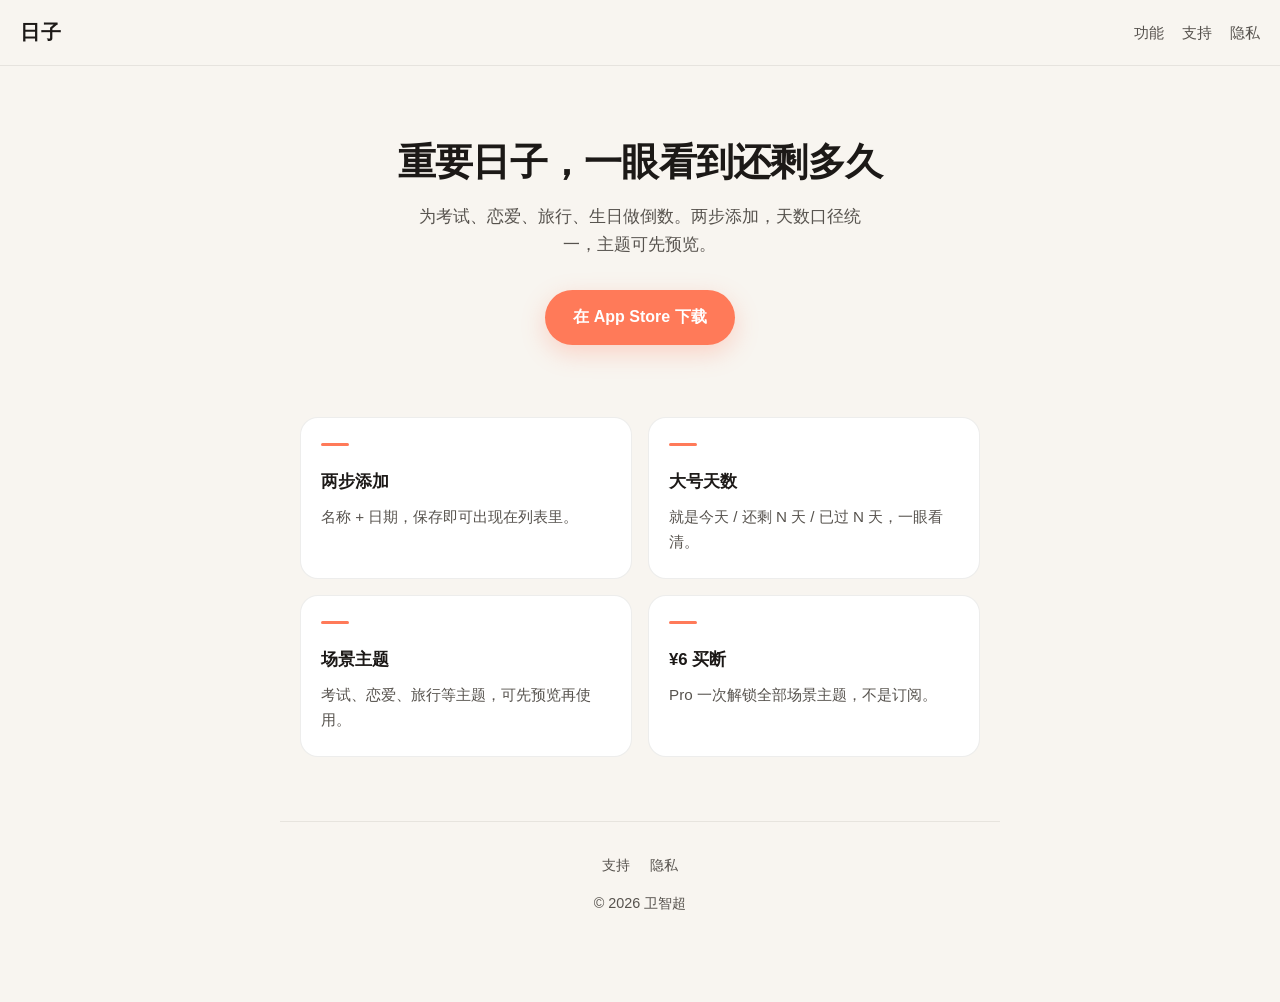
==== index.html @ 4df11bde "Initial GitHub Pages site for 日子 / Rizi Marketing, support FAQ, and privacy policy with cream/coral " ====
<!DOCTYPE html>
<html lang="zh-Hans">
<head>
<meta charset="utf-8"/>
<meta name="viewport" content="width=device-width, initial-scale=1"/>
<meta name="description" content="日子 — 重要日子，一眼看到还剩多久。两步添加，大号天数，场景主题，Pro ¥6 买断。"/>
<title>日子 — 重要日子，一眼看到还剩多久</title>
<link rel="stylesheet" href="styles.css"/>
</head>
<body>
<header class="topbar">
  <a class="wordmark" href="index.html">日子</a>
  <nav class="nav-links" aria-label="页面导航">
    <a href="#features">功能</a>
    <a href="support.html">支持</a>
    <a href="privacy.html">隐私</a>
  </nav>
</header>

<main>
  <section class="hero">
    <h1>重要日子，一眼看到还剩多久</h1>
    <p class="subtitle">为考试、恋爱、旅行、生日做倒数。两步添加，天数口径统一，主题可先预览。</p>
    <a class="btn" href="#" aria-label="在 App Store 下载（即将上线）">在 App Store 下载</a>
  </section>

  <section class="features" id="features">
    <article class="card">
      <span class="accent" aria-hidden="true"></span>
      <h3>两步添加</h3>
      <p>名称 + 日期，保存即可出现在列表里。</p>
    </article>
    <article class="card">
      <span class="accent" aria-hidden="true"></span>
      <h3>大号天数</h3>
      <p>就是今天 / 还剩 N 天 / 已过 N 天，一眼看清。</p>
    </article>
    <article class="card">
      <span class="accent" aria-hidden="true"></span>
      <h3>场景主题</h3>
      <p>考试、恋爱、旅行等主题，可先预览再使用。</p>
    </article>
    <article class="card">
      <span class="accent" aria-hidden="true"></span>
      <h3>¥6 买断</h3>
      <p>Pro 一次解锁全部场景主题，不是订阅。</p>
    </article>
  </section>
</main>

<footer class="site-footer">
  <nav>
    <a href="support.html">支持</a>
    <a href="privacy.html">隐私</a>
  </nav>
  <p>© 2026 卫智超</p>
</footer>
</body>
</html>
---- styles.css ----
:root {
  --cream: #F8F5F0;
  --ink: #1C1917;
  --ink-soft: #57534E;
  --coral: #FF7A59;
  --coral-dark: #E85F3F;
  --card: #FFFFFF;
  --line: rgba(28, 25, 23, 0.08);
  --radius: 18px;
  --max: 720px;
}

* { box-sizing: border-box; }
html { scroll-behavior: smooth; }
body {
  margin: 0;
  font-family: -apple-system, BlinkMacSystemFont, "Segoe UI", "PingFang SC",
    "Hiragino Sans GB", "Microsoft YaHei", Roboto, Helvetica, Arial, sans-serif;
  background: var(--cream);
  color: var(--ink);
  line-height: 1.65;
  -webkit-font-smoothing: antialiased;
}

a { color: var(--coral-dark); text-decoration: none; }
a:hover { text-decoration: underline; }

/* Top bar */
.topbar {
  position: sticky;
  top: 0;
  z-index: 10;
  display: flex;
  align-items: center;
  justify-content: space-between;
  gap: 16px;
  padding: 16px 20px;
  background: rgba(248, 245, 240, 0.92);
  backdrop-filter: blur(10px);
  border-bottom: 1px solid var(--line);
}
.wordmark {
  font-size: 1.25rem;
  font-weight: 700;
  letter-spacing: 0.04em;
  color: var(--ink);
  text-decoration: none;
}
.wordmark:hover { text-decoration: none; color: var(--coral); }
.nav-links {
  display: flex;
  gap: 18px;
  font-size: 0.95rem;
}
.nav-links a {
  color: var(--ink-soft);
  text-decoration: none;
}
.nav-links a:hover { color: var(--coral); }

/* Hero */
.hero {
  max-width: var(--max);
  margin: 0 auto;
  padding: 72px 24px 48px;
  text-align: center;
}
.hero h1 {
  margin: 0 0 16px;
  font-size: clamp(1.75rem, 5.5vw, 2.35rem);
  font-weight: 700;
  line-height: 1.3;
  letter-spacing: -0.02em;
}
.hero .subtitle {
  margin: 0 auto 32px;
  max-width: 28em;
  font-size: 1.05rem;
  color: var(--ink-soft);
}
.btn {
  display: inline-block;
  background: var(--coral);
  color: #fff;
  padding: 14px 28px;
  border-radius: 999px;
  font-weight: 600;
  font-size: 1rem;
  text-decoration: none;
  box-shadow: 0 8px 24px rgba(255, 122, 89, 0.28);
  transition: background 0.15s ease, transform 0.15s ease;
}
.btn:hover {
  background: var(--coral-dark);
  text-decoration: none;
  transform: translateY(-1px);
}

/* Features 2×2 */
.features {
  max-width: var(--max);
  margin: 0 auto;
  padding: 24px 20px 64px;
  display: grid;
  grid-template-columns: 1fr 1fr;
  gap: 16px;
}
@media (max-width: 520px) {
  .features { grid-template-columns: 1fr; }
}
.card {
  background: var(--card);
  border: 1px solid var(--line);
  border-radius: var(--radius);
  padding: 24px 20px;
}
.card h3 {
  margin: 0 0 8px;
  font-size: 1.05rem;
  font-weight: 650;
}
.card p {
  margin: 0;
  color: var(--ink-soft);
  font-size: 0.95rem;
}
.card .accent {
  display: inline-block;
  width: 28px;
  height: 3px;
  background: var(--coral);
  border-radius: 2px;
  margin-bottom: 14px;
}

/* Footer */
.site-footer {
  max-width: var(--max);
  margin: 0 auto;
  padding: 32px 20px 72px;
  text-align: center;
  color: var(--ink-soft);
  font-size: 0.9rem;
  border-top: 1px solid var(--line);
}
.site-footer nav {
  display: flex;
  justify-content: center;
  gap: 20px;
  margin-bottom: 12px;
}
.site-footer a { color: var(--ink-soft); }
.site-footer a:hover { color: var(--coral); }

/* Doc pages */
.doc {
  max-width: var(--max);
  margin: 0 auto;
  padding: 40px 20px 80px;
}
.doc > h1 {
  font-size: 1.7rem;
  margin: 8px 0 8px;
  letter-spacing: -0.02em;
}
.doc .lead {
  color: var(--ink-soft);
  margin: 0 0 28px;
}
.doc .meta {
  color: var(--ink-soft);
  font-size: 0.9rem;
}
.doc h2 {
  font-size: 1.1rem;
  margin-top: 1.8em;
  margin-bottom: 0.5em;
}
.doc ul {
  padding-left: 1.2em;
  color: var(--ink-soft);
}
.doc li { margin: 0.35em 0; }

/* Accordion FAQ */
.faq {
  display: flex;
  flex-direction: column;
  gap: 10px;
  margin: 24px 0 40px;
}
.faq details {
  background: var(--card);
  border: 1px solid var(--line);
  border-radius: 14px;
  padding: 4px 16px 4px;
}
.faq summary {
  cursor: pointer;
  list-style: none;
  padding: 14px 4px;
  font-weight: 600;
  font-size: 1rem;
}
.faq summary::-webkit-details-marker { display: none; }
.faq summary::after {
  content: "+";
  float: right;
  color: var(--coral);
  font-weight: 500;
  font-size: 1.2rem;
  line-height: 1;
}
.faq details[open] summary::after { content: "−"; }
.faq details p {
  margin: 0 0 16px;
  color: var(--ink-soft);
  font-size: 0.95rem;
}

.contact-box {
  background: var(--card);
  border: 1px solid var(--line);
  border-radius: var(--radius);
  padding: 20px;
  margin-top: 8px;
}
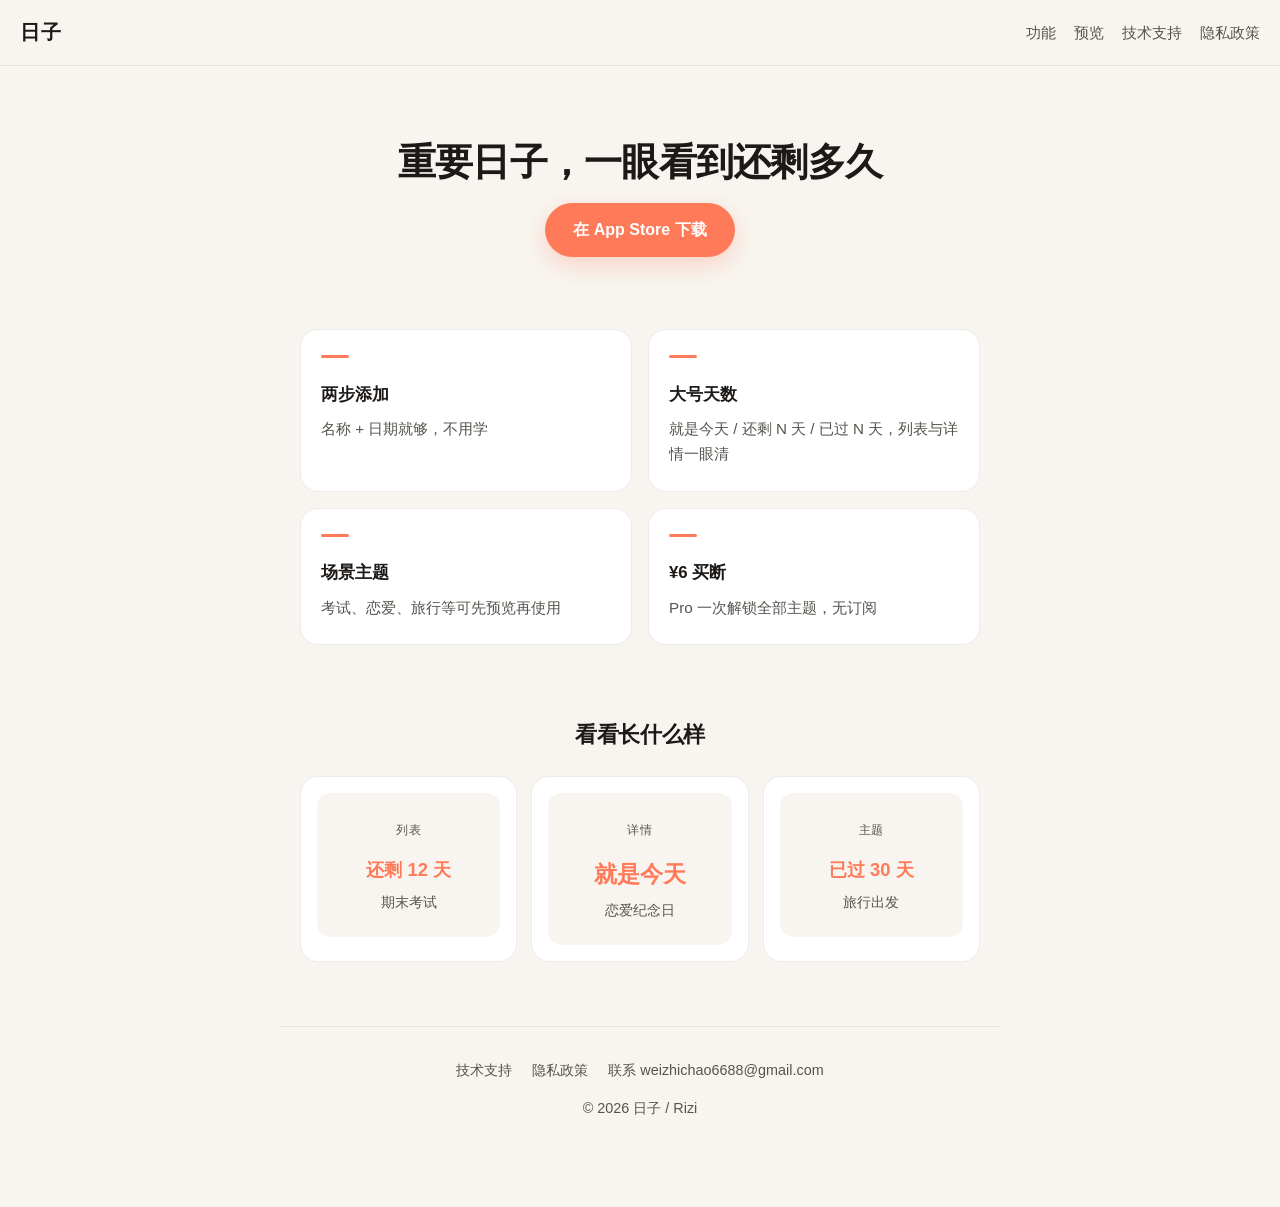
==== commit 9642a07a: "Sync Chinese copy with official 三站 source Match marketing, support FAQ (8 Qs), and privacy text exac" ====
--- a/index.html
+++ b/index.html
@@ -12,15 +12,15 @@
   <a class="wordmark" href="index.html">日子</a>
   <nav class="nav-links" aria-label="页面导航">
     <a href="#features">功能</a>
-    <a href="support.html">支持</a>
-    <a href="privacy.html">隐私</a>
+    <a href="#preview">预览</a>
+    <a href="support.html">技术支持</a>
+    <a href="privacy.html">隐私政策</a>
   </nav>
 </header>
 
 <main>
   <section class="hero">
     <h1>重要日子，一眼看到还剩多久</h1>
-    <p class="subtitle">为考试、恋爱、旅行、生日做倒数。两步添加，天数口径统一，主题可先预览。</p>
     <a class="btn" href="#" aria-label="在 App Store 下载（即将上线）">在 App Store 下载</a>
   </section>
 
@@ -28,32 +28,60 @@
     <article class="card">
       <span class="accent" aria-hidden="true"></span>
       <h3>两步添加</h3>
-      <p>名称 + 日期，保存即可出现在列表里。</p>
+      <p>名称 + 日期就够，不用学</p>
     </article>
     <article class="card">
       <span class="accent" aria-hidden="true"></span>
       <h3>大号天数</h3>
-      <p>就是今天 / 还剩 N 天 / 已过 N 天，一眼看清。</p>
+      <p>就是今天 / 还剩 N 天 / 已过 N 天，列表与详情一眼清</p>
     </article>
     <article class="card">
       <span class="accent" aria-hidden="true"></span>
       <h3>场景主题</h3>
-      <p>考试、恋爱、旅行等主题，可先预览再使用。</p>
+      <p>考试、恋爱、旅行等可先预览再使用</p>
     </article>
     <article class="card">
       <span class="accent" aria-hidden="true"></span>
       <h3>¥6 买断</h3>
-      <p>Pro 一次解锁全部场景主题，不是订阅。</p>
+      <p>Pro 一次解锁全部主题，无订阅</p>
     </article>
+  </section>
+
+  <section class="preview" id="preview">
+    <h2>看看长什么样</h2>
+    <div class="preview-grid">
+      <div class="preview-card">
+        <div class="preview-mock">
+          <span class="preview-label">列表</span>
+          <p class="preview-days">还剩 12 天</p>
+          <p class="preview-name">期末考试</p>
+        </div>
+      </div>
+      <div class="preview-card">
+        <div class="preview-mock">
+          <span class="preview-label">详情</span>
+          <p class="preview-days big">就是今天</p>
+          <p class="preview-name">恋爱纪念日</p>
+        </div>
+      </div>
+      <div class="preview-card">
+        <div class="preview-mock">
+          <span class="preview-label">主题</span>
+          <p class="preview-days">已过 30 天</p>
+          <p class="preview-name">旅行出发</p>
+        </div>
+      </div>
+    </div>
   </section>
 </main>
 
 <footer class="site-footer">
   <nav>
-    <a href="support.html">支持</a>
-    <a href="privacy.html">隐私</a>
+    <a href="support.html">技术支持</a>
+    <a href="privacy.html">隐私政策</a>
+    <a href="mailto:weizhichao6688@gmail.com">联系 weizhichao6688@gmail.com</a>
   </nav>
-  <p>© 2026 卫智超</p>
+  <p>© 2026 日子 / Rizi</p>
 </footer>
 </body>
 </html>
--- a/styles.css
+++ b/styles.css
@@ -225,3 +225,63 @@
   padding: 20px;
   margin-top: 8px;
 }
+
+/* Preview section */
+.preview {
+  max-width: var(--max);
+  margin: 0 auto;
+  padding: 8px 20px 64px;
+  text-align: center;
+}
+.preview h2 {
+  margin: 0 0 24px;
+  font-size: 1.35rem;
+  font-weight: 700;
+  letter-spacing: -0.02em;
+}
+.preview-grid {
+  display: grid;
+  grid-template-columns: repeat(3, 1fr);
+  gap: 14px;
+}
+@media (max-width: 560px) {
+  .preview-grid { grid-template-columns: 1fr; }
+}
+.preview-card {
+  background: var(--card);
+  border: 1px solid var(--line);
+  border-radius: var(--radius);
+  padding: 16px;
+}
+.preview-mock {
+  background: var(--cream);
+  border-radius: 14px;
+  padding: 28px 16px 22px;
+  min-height: 140px;
+  display: flex;
+  flex-direction: column;
+  align-items: center;
+  justify-content: center;
+  gap: 6px;
+}
+.preview-label {
+  font-size: 0.75rem;
+  color: var(--ink-soft);
+  letter-spacing: 0.06em;
+  text-transform: uppercase;
+  margin-bottom: 8px;
+}
+.preview-days {
+  margin: 0;
+  font-size: 1.15rem;
+  font-weight: 700;
+  color: var(--coral);
+}
+.preview-days.big {
+  font-size: 1.45rem;
+}
+.preview-name {
+  margin: 0;
+  font-size: 0.9rem;
+  color: var(--ink-soft);
+}
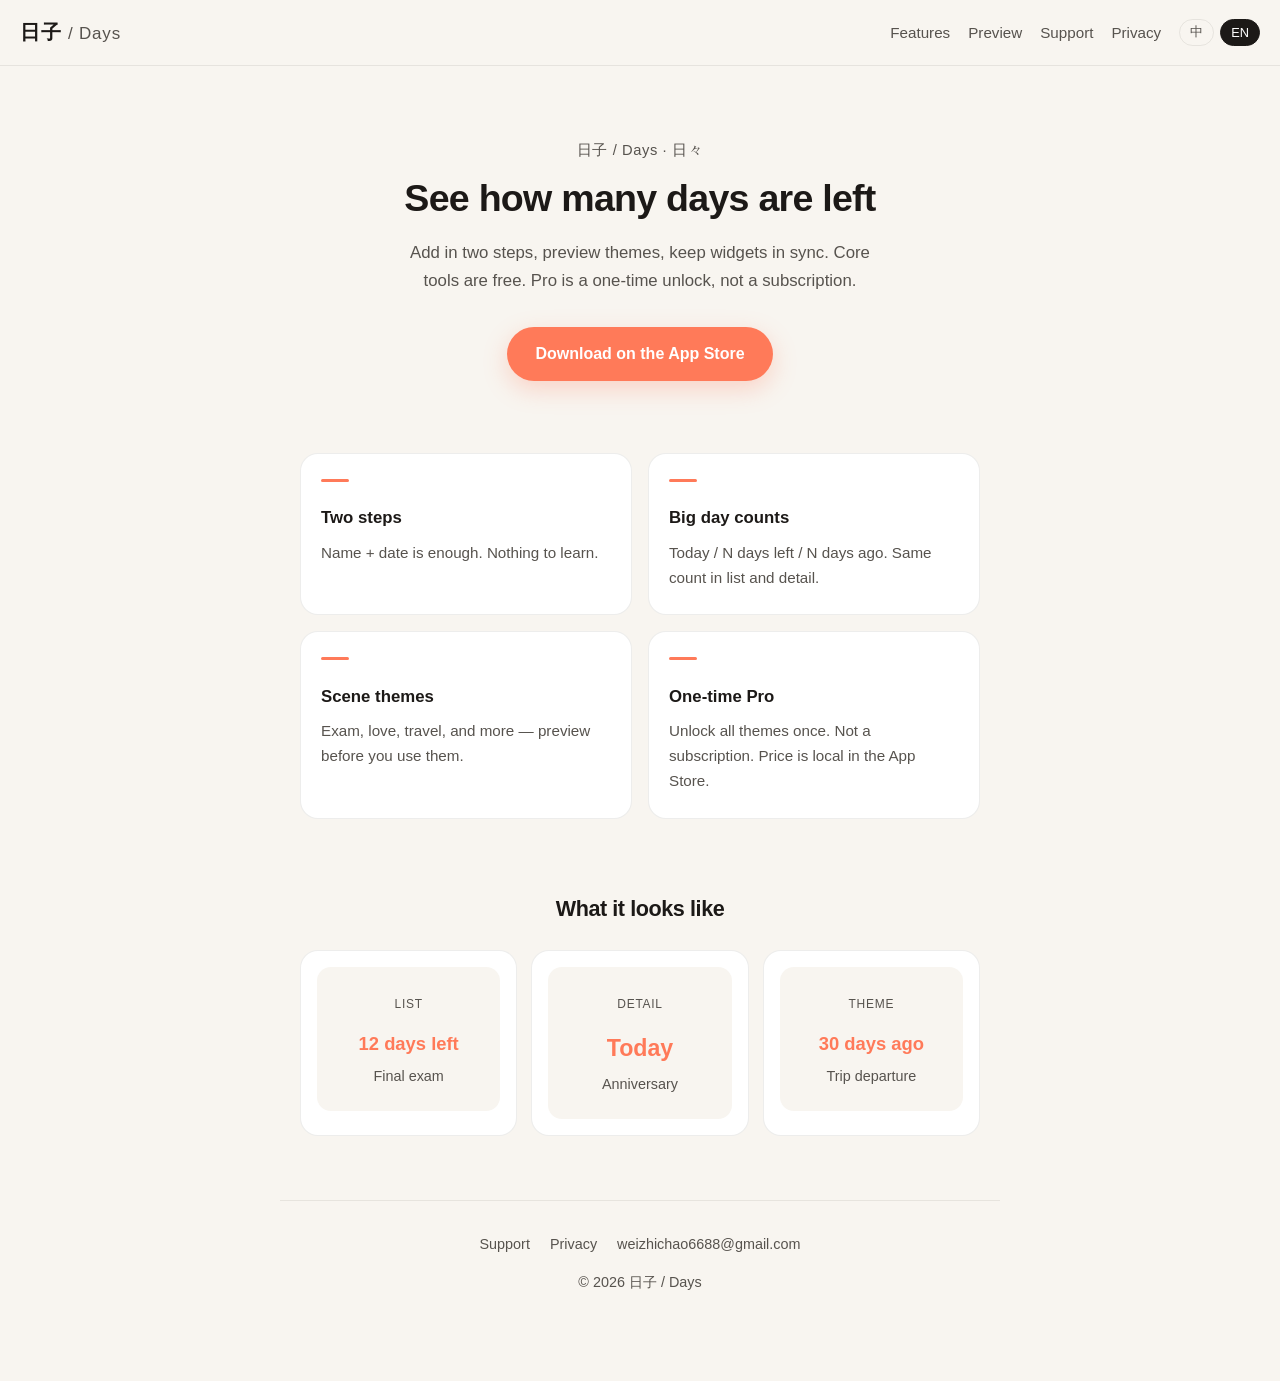
==== commit a6daa611: "Publish bilingual Days site from the latest 三站 copy. Co-authored-by: Cursor <cursoragent@cursor.com>" ====
--- a/index.html
+++ b/index.html
@@ -1,74 +1,123 @@
 <!DOCTYPE html>
-<html lang="zh-Hans">
+<html lang="zh-Hans"
+  data-title-zh="日子 — 重要日子，一眼看到还剩多久"
+  data-title-en="Days — see how many days are left"
+  data-desc-zh="日子：两步添加，大号天数，场景主题可预览。基础免费，Pro ¥6 买断。不收集个人数据。"
+  data-desc-en="Days: add in two steps, big day counts, preview themes. Free core tools; Pro is a one-time unlock. We do not collect personal data.">
 <head>
 <meta charset="utf-8"/>
 <meta name="viewport" content="width=device-width, initial-scale=1"/>
-<meta name="description" content="日子 — 重要日子，一眼看到还剩多久。两步添加，大号天数，场景主题，Pro ¥6 买断。"/>
+<meta name="description" content="日子：两步添加，大号天数，场景主题可预览。基础免费，Pro ¥6 买断。不收集个人数据。"/>
 <title>日子 — 重要日子，一眼看到还剩多久</title>
+<link rel="canonical" href="https://weizhichao1027-collab.github.io/rizi-site/"/>
+<link rel="alternate" hreflang="zh-Hans" href="https://weizhichao1027-collab.github.io/rizi-site/"/>
+<link rel="alternate" hreflang="en" href="https://weizhichao1027-collab.github.io/rizi-site/?lang=en"/>
+<link rel="alternate" hreflang="x-default" href="https://weizhichao1027-collab.github.io/rizi-site/"/>
 <link rel="stylesheet" href="styles.css"/>
+<script type="application/ld+json">
+{
+  "@context": "https://schema.org",
+  "@type": "MobileApplication",
+  "name": "日子",
+  "alternateName": ["Days", "日々"],
+  "operatingSystem": "iOS 17",
+  "applicationCategory": "LifestyleApplication",
+  "offers": { "@type": "Offer", "price": "0", "priceCurrency": "CNY" },
+  "author": { "@type": "Person", "name": "zhichao wei" }
+}
+</script>
 </head>
 <body>
 <header class="topbar">
-  <a class="wordmark" href="index.html">日子</a>
-  <nav class="nav-links" aria-label="页面导航">
-    <a href="#features">功能</a>
-    <a href="#preview">预览</a>
-    <a href="support.html">技术支持</a>
-    <a href="privacy.html">隐私政策</a>
+  <a class="wordmark" href="index.html">日子 <span class="wordmark-en">/ Days</span></a>
+  <nav class="nav-links" aria-label="Primary">
+    <a href="#features"><span data-lang="zh">功能</span><span data-lang="en">Features</span></a>
+    <a href="#preview"><span data-lang="zh">预览</span><span data-lang="en">Preview</span></a>
+    <a href="support.html"><span data-lang="zh">技术支持</span><span data-lang="en">Support</span></a>
+    <a href="privacy.html"><span data-lang="zh">隐私政策</span><span data-lang="en">Privacy</span></a>
+    <div class="lang-switch" role="group" aria-label="Language">
+      <button type="button" data-lang-switch="zh-Hans" aria-pressed="true">中</button>
+      <button type="button" data-lang-switch="en" aria-pressed="false">EN</button>
+    </div>
   </nav>
 </header>
 
 <main>
   <section class="hero">
-    <h1>重要日子，一眼看到还剩多久</h1>
-    <a class="btn" href="#" aria-label="在 App Store 下载（即将上线）">在 App Store 下载</a>
+    <p class="eyebrow" translate="no">日子 / Days · 日々</p>
+    <h1 data-lang="zh">重要日子，一眼看到还剩多久</h1>
+    <h1 data-lang="en">See how many days are left</h1>
+    <p class="subtitle" data-lang="zh">两步添加，大号天数，场景主题可先预览。基础免费，Pro ¥6 买断，不是订阅。</p>
+    <p class="subtitle" data-lang="en">Add in two steps, preview themes, keep widgets in sync. Core tools are free. Pro is a one-time unlock, not a subscription.</p>
+    <a class="btn" href="#" aria-label="App Store">
+      <span data-lang="zh">在 App Store 下载</span>
+      <span data-lang="en">Download on the App Store</span>
+    </a>
   </section>
 
   <section class="features" id="features">
     <article class="card">
       <span class="accent" aria-hidden="true"></span>
-      <h3>两步添加</h3>
-      <p>名称 + 日期就够，不用学</p>
+      <h3 data-lang="zh">两步添加</h3>
+      <h3 data-lang="en">Two steps</h3>
+      <p data-lang="zh">名称 + 日期就够，不用学</p>
+      <p data-lang="en">Name + date is enough. Nothing to learn.</p>
     </article>
     <article class="card">
       <span class="accent" aria-hidden="true"></span>
-      <h3>大号天数</h3>
-      <p>就是今天 / 还剩 N 天 / 已过 N 天，列表与详情一眼清</p>
+      <h3 data-lang="zh">大号天数</h3>
+      <h3 data-lang="en">Big day counts</h3>
+      <p data-lang="zh">就是今天 / 还剩 N 天 / 已过 N 天，列表与详情一眼清</p>
+      <p data-lang="en">Today / N days left / N days ago. Same count in list and detail.</p>
     </article>
     <article class="card">
       <span class="accent" aria-hidden="true"></span>
-      <h3>场景主题</h3>
-      <p>考试、恋爱、旅行等可先预览再使用</p>
+      <h3 data-lang="zh">场景主题</h3>
+      <h3 data-lang="en">Scene themes</h3>
+      <p data-lang="zh">考试、恋爱、旅行等可先预览再使用</p>
+      <p data-lang="en">Exam, love, travel, and more — preview before you use them.</p>
     </article>
     <article class="card">
       <span class="accent" aria-hidden="true"></span>
-      <h3>¥6 买断</h3>
-      <p>Pro 一次解锁全部主题，无订阅</p>
+      <h3 data-lang="zh">¥6 买断</h3>
+      <h3 data-lang="en">One-time Pro</h3>
+      <p data-lang="zh">Pro 一次解锁全部主题，无订阅</p>
+      <p data-lang="en">Unlock all themes once. Not a subscription. Price is local in the App Store.</p>
     </article>
   </section>
 
   <section class="preview" id="preview">
-    <h2>看看长什么样</h2>
+    <h2 data-lang="zh">看看长什么样</h2>
+    <h2 data-lang="en">What it looks like</h2>
     <div class="preview-grid">
       <div class="preview-card">
         <div class="preview-mock">
-          <span class="preview-label">列表</span>
-          <p class="preview-days">还剩 12 天</p>
-          <p class="preview-name">期末考试</p>
+          <span class="preview-label" data-lang="zh">列表</span>
+          <span class="preview-label" data-lang="en">List</span>
+          <p class="preview-days" data-lang="zh">还剩 12 天</p>
+          <p class="preview-days" data-lang="en">12 days left</p>
+          <p class="preview-name" data-lang="zh">期末考试</p>
+          <p class="preview-name" data-lang="en">Final exam</p>
         </div>
       </div>
       <div class="preview-card">
         <div class="preview-mock">
-          <span class="preview-label">详情</span>
-          <p class="preview-days big">就是今天</p>
-          <p class="preview-name">恋爱纪念日</p>
+          <span class="preview-label" data-lang="zh">详情</span>
+          <span class="preview-label" data-lang="en">Detail</span>
+          <p class="preview-days big" data-lang="zh">就是今天</p>
+          <p class="preview-days big" data-lang="en">Today</p>
+          <p class="preview-name" data-lang="zh">恋爱纪念日</p>
+          <p class="preview-name" data-lang="en">Anniversary</p>
         </div>
       </div>
       <div class="preview-card">
         <div class="preview-mock">
-          <span class="preview-label">主题</span>
-          <p class="preview-days">已过 30 天</p>
-          <p class="preview-name">旅行出发</p>
+          <span class="preview-label" data-lang="zh">主题</span>
+          <span class="preview-label" data-lang="en">Theme</span>
+          <p class="preview-days" data-lang="zh">已过 30 天</p>
+          <p class="preview-days" data-lang="en">30 days ago</p>
+          <p class="preview-name" data-lang="zh">旅行出发</p>
+          <p class="preview-name" data-lang="en">Trip departure</p>
         </div>
       </div>
     </div>
@@ -77,11 +126,12 @@
 
 <footer class="site-footer">
   <nav>
-    <a href="support.html">技术支持</a>
-    <a href="privacy.html">隐私政策</a>
-    <a href="mailto:weizhichao6688@gmail.com">联系 weizhichao6688@gmail.com</a>
+    <a href="support.html"><span data-lang="zh">技术支持</span><span data-lang="en">Support</span></a>
+    <a href="privacy.html"><span data-lang="zh">隐私政策</span><span data-lang="en">Privacy</span></a>
+    <a href="mailto:weizhichao6688@gmail.com">weizhichao6688@gmail.com</a>
   </nav>
-  <p>© 2026 日子 / Rizi</p>
+  <p>© 2026 日子 / Days</p>
 </footer>
+<script src="site.js"></script>
 </body>
 </html>
--- a/styles.css
+++ b/styles.css
@@ -12,6 +12,9 @@
 
 * { box-sizing: border-box; }
 html { scroll-behavior: smooth; }
+html:not([lang="en"]) [data-lang="en"] { display: none !important; }
+html[lang="en"] [data-lang="zh"] { display: none !important; }
+
 body {
   margin: 0;
   font-family: -apple-system, BlinkMacSystemFont, "Segoe UI", "PingFang SC",
@@ -25,7 +28,6 @@
 a { color: var(--coral-dark); text-decoration: none; }
 a:hover { text-decoration: underline; }
 
-/* Top bar */
 .topbar {
   position: sticky;
   top: 0;
@@ -45,11 +47,20 @@
   letter-spacing: 0.04em;
   color: var(--ink);
   text-decoration: none;
+  white-space: nowrap;
+}
+.wordmark-en {
+  font-weight: 500;
+  color: var(--ink-soft);
+  font-size: 0.85em;
 }
 .wordmark:hover { text-decoration: none; color: var(--coral); }
 .nav-links {
   display: flex;
-  gap: 18px;
+  flex-wrap: wrap;
+  align-items: center;
+  justify-content: flex-end;
+  gap: 14px 18px;
   font-size: 0.95rem;
 }
 .nav-links a {
@@ -58,12 +69,33 @@
 }
 .nav-links a:hover { color: var(--coral); }
 
-/* Hero */
+.lang-switch { display: flex; gap: 6px; }
+.lang-switch button {
+  border: 1px solid var(--line);
+  background: transparent;
+  color: var(--ink-soft);
+  border-radius: 999px;
+  padding: 4px 10px;
+  font-size: 0.8rem;
+  cursor: pointer;
+}
+.lang-switch button[aria-pressed="true"] {
+  background: var(--ink);
+  color: #fff;
+  border-color: var(--ink);
+}
+
 .hero {
   max-width: var(--max);
   margin: 0 auto;
   padding: 72px 24px 48px;
   text-align: center;
+}
+.eyebrow {
+  margin: 0 0 12px;
+  color: var(--ink-soft);
+  letter-spacing: 0.04em;
+  font-size: 0.92rem;
 }
 .hero h1 {
   margin: 0 0 16px;
@@ -96,7 +128,6 @@
   transform: translateY(-1px);
 }
 
-/* Features 2×2 */
 .features {
   max-width: var(--max);
   margin: 0 auto;
@@ -133,7 +164,6 @@
   margin-bottom: 14px;
 }
 
-/* Footer */
 .site-footer {
   max-width: var(--max);
   margin: 0 auto;
@@ -145,6 +175,7 @@
 }
 .site-footer nav {
   display: flex;
+  flex-wrap: wrap;
   justify-content: center;
   gap: 20px;
   margin-bottom: 12px;
@@ -152,7 +183,6 @@
 .site-footer a { color: var(--ink-soft); }
 .site-footer a:hover { color: var(--coral); }
 
-/* Doc pages */
 .doc {
   max-width: var(--max);
   margin: 0 auto;
@@ -181,8 +211,12 @@
   color: var(--ink-soft);
 }
 .doc li { margin: 0.35em 0; }
-
-/* Accordion FAQ */
+.doc .rule {
+  border: none;
+  border-top: 1px solid var(--line);
+  margin: 32px 0;
+}
+
 .faq {
   display: flex;
   flex-direction: column;
@@ -226,7 +260,6 @@
   margin-top: 8px;
 }
 
-/* Preview section */
 .preview {
   max-width: var(--max);
   margin: 0 auto;
@@ -277,9 +310,7 @@
   font-weight: 700;
   color: var(--coral);
 }
-.preview-days.big {
-  font-size: 1.45rem;
-}
+.preview-days.big { font-size: 1.45rem; }
 .preview-name {
   margin: 0;
   font-size: 0.9rem;
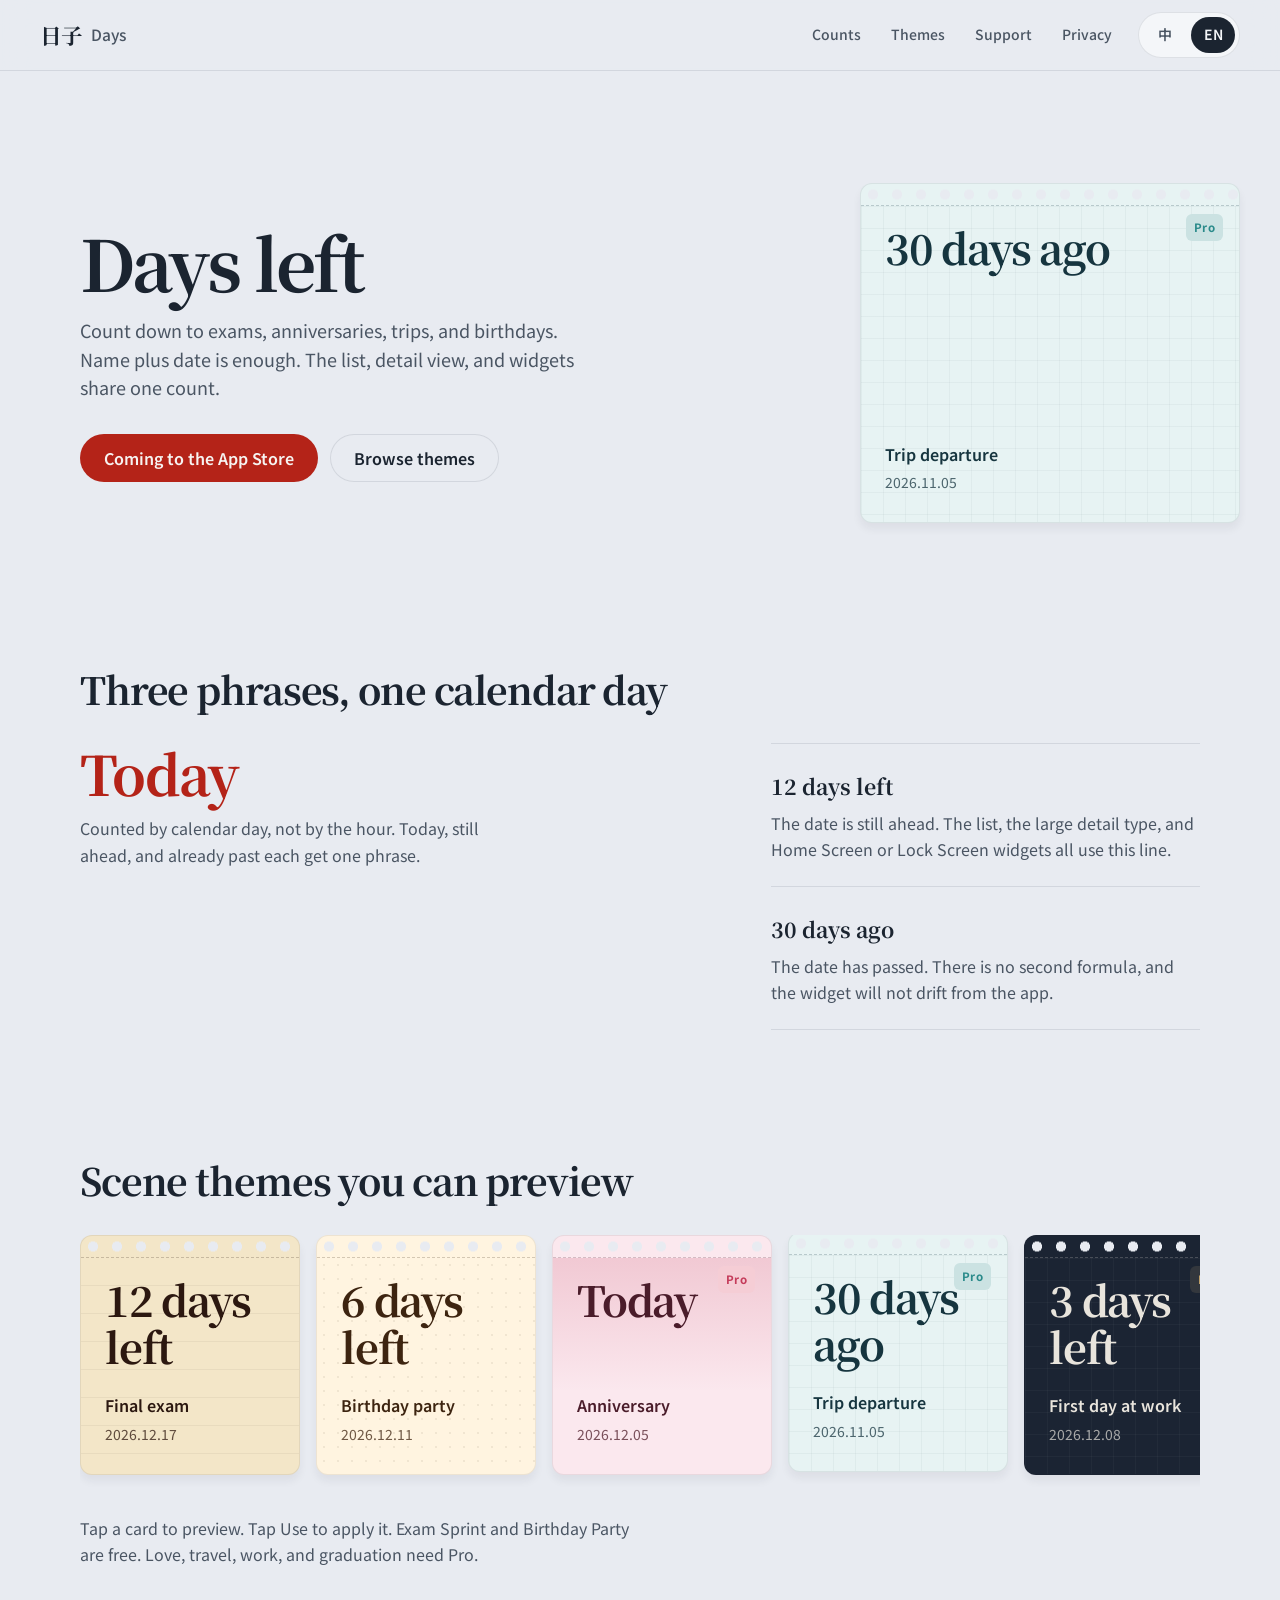
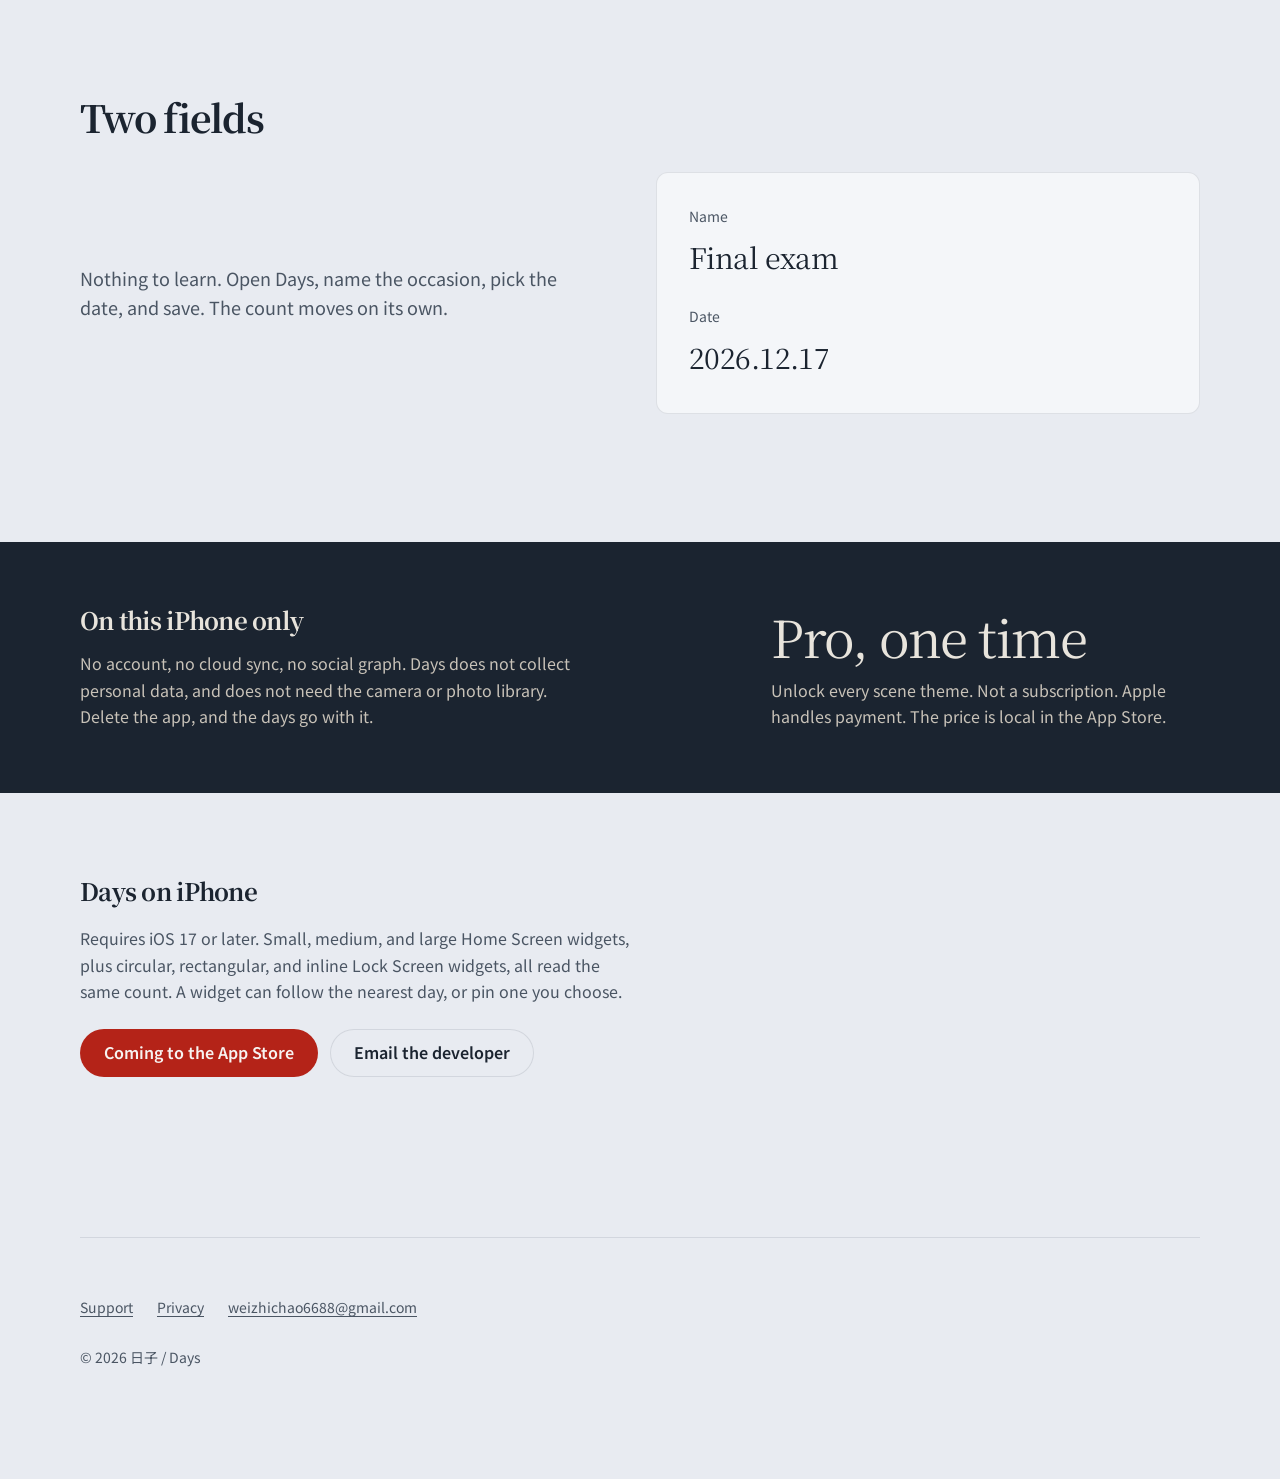
==== commit ace8d74e: "Publish calendar-leaf redesign for official, support, and privacy pages. Co-authored-by: Cursor <cur" ====
--- a/index.html
+++ b/index.html
@@ -1,19 +1,45 @@
 <!DOCTYPE html>
 <html lang="zh-Hans"
-  data-title-zh="日子 — 重要日子，一眼看到还剩多久"
-  data-title-en="Days — see how many days are left"
-  data-desc-zh="日子：两步添加，大号天数，场景主题可预览。基础免费，Pro ¥6 买断。不收集个人数据。"
-  data-desc-en="Days: add in two steps, big day counts, preview themes. Free core tools; Pro is a one-time unlock. We do not collect personal data.">
+  data-title-zh="日子: 还剩几天"
+  data-title-en="Days: how many are left"
+  data-desc-zh="日子帮你为考试、恋爱、旅行、生日做倒数。两步添加，大号天数，主题可先预览。基础免费，Pro ¥6 买断。不收集个人数据。"
+  data-desc-en="Days helps you count down to exams, anniversaries, trips, and birthdays. Add in two steps, preview themes, and keep widgets in sync. Core tools are free. Pro is a one-time unlock. We do not collect personal data.">
 <head>
 <meta charset="utf-8"/>
 <meta name="viewport" content="width=device-width, initial-scale=1"/>
-<meta name="description" content="日子：两步添加，大号天数，场景主题可预览。基础免费，Pro ¥6 买断。不收集个人数据。"/>
-<title>日子 — 重要日子，一眼看到还剩多久</title>
+<meta name="description" content="日子帮你为考试、恋爱、旅行、生日做倒数。两步添加，大号天数，主题可先预览。基础免费，Pro ¥6 买断。不收集个人数据。"/>
+<meta name="theme-color" content="#E8EBF1"/>
+<meta property="og:type" content="website"/>
+<meta property="og:title" content="日子: 还剩几天"/>
+<meta property="og:description" content="日子帮你为考试、恋爱、旅行、生日做倒数。两步添加，大号天数，主题可先预览。"/>
+<meta property="og:url" content="https://weizhichao1027-collab.github.io/rizi-site/"/>
+<meta property="og:locale" content="zh_CN"/>
+<meta property="og:site_name" content="日子 / Days"/>
+<meta name="twitter:card" content="summary"/>
+<title>日子: 还剩几天</title>
 <link rel="canonical" href="https://weizhichao1027-collab.github.io/rizi-site/"/>
 <link rel="alternate" hreflang="zh-Hans" href="https://weizhichao1027-collab.github.io/rizi-site/"/>
 <link rel="alternate" hreflang="en" href="https://weizhichao1027-collab.github.io/rizi-site/?lang=en"/>
 <link rel="alternate" hreflang="x-default" href="https://weizhichao1027-collab.github.io/rizi-site/"/>
+<link rel="icon" href="favicon.svg" type="image/svg+xml"/>
+<link rel="preconnect" href="https://fonts.googleapis.com"/>
+<link rel="preconnect" href="https://fonts.gstatic.com" crossorigin/>
+<link href="https://fonts.googleapis.com/css2?family=Noto+Sans+SC:wght@400;500;600&family=Noto+Serif+SC:wght@600;700&display=swap" rel="stylesheet"/>
 <link rel="stylesheet" href="styles.css"/>
+<script>
+(function () {
+  try {
+    var q = new URLSearchParams(location.search).get("lang");
+    var s = localStorage.getItem("rizi-lang");
+    var n = (navigator.language || "").toLowerCase();
+    var en = q === "en" || (!q && (s === "en" || (!s && n.indexOf("en") === 0)));
+    if (q === "zh-Hans") en = false;
+    if (en) document.documentElement.lang = "en";
+    var title = document.documentElement.getAttribute(en ? "data-title-en" : "data-title-zh");
+    if (title) document.title = title;
+  } catch (e) {}
+})();
+</script>
 <script type="application/ld+json">
 {
   "@context": "https://schema.org",
@@ -23,16 +49,25 @@
   "operatingSystem": "iOS 17",
   "applicationCategory": "LifestyleApplication",
   "offers": { "@type": "Offer", "price": "0", "priceCurrency": "CNY" },
-  "author": { "@type": "Person", "name": "zhichao wei" }
+  "author": { "@type": "Person", "name": "zhichao wei" },
+  "url": "https://weizhichao1027-collab.github.io/rizi-site/"
 }
 </script>
 </head>
 <body>
+<a class="skip" href="#main">
+  <span data-lang="zh">跳到正文</span>
+  <span data-lang="en">Skip to content</span>
+</a>
 <header class="topbar">
-  <a class="wordmark" href="index.html">日子 <span class="wordmark-en">/ Days</span></a>
-  <nav class="nav-links" aria-label="Primary">
-    <a href="#features"><span data-lang="zh">功能</span><span data-lang="en">Features</span></a>
-    <a href="#preview"><span data-lang="zh">预览</span><span data-lang="en">Preview</span></a>
+  <a class="wordmark" href="index.html">日子 <span class="wordmark-en">Days</span></a>
+  <button class="nav-toggle" type="button" aria-expanded="false" aria-controls="site-nav">
+    <span data-lang="zh">菜单</span>
+    <span data-lang="en">Menu</span>
+  </button>
+  <nav class="nav-links" id="site-nav" aria-label="Primary">
+    <a href="#counts"><span data-lang="zh">天数</span><span data-lang="en">Counts</span></a>
+    <a href="#themes"><span data-lang="zh">主题</span><span data-lang="en">Themes</span></a>
     <a href="support.html"><span data-lang="zh">技术支持</span><span data-lang="en">Support</span></a>
     <a href="privacy.html"><span data-lang="zh">隐私政策</span><span data-lang="en">Privacy</span></a>
     <div class="lang-switch" role="group" aria-label="Language">
@@ -42,96 +77,203 @@
   </nav>
 </header>
 
-<main>
-  <section class="hero">
-    <p class="eyebrow" translate="no">日子 / Days · 日々</p>
-    <h1 data-lang="zh">重要日子，一眼看到还剩多久</h1>
-    <h1 data-lang="en">See how many days are left</h1>
-    <p class="subtitle" data-lang="zh">两步添加，大号天数，场景主题可先预览。基础免费，Pro ¥6 买断，不是订阅。</p>
-    <p class="subtitle" data-lang="en">Add in two steps, preview themes, keep widgets in sync. Core tools are free. Pro is a one-time unlock, not a subscription.</p>
-    <a class="btn" href="#" aria-label="App Store">
-      <span data-lang="zh">在 App Store 下载</span>
-      <span data-lang="en">Download on the App Store</span>
-    </a>
-  </section>
-
-  <section class="features" id="features">
-    <article class="card">
-      <span class="accent" aria-hidden="true"></span>
-      <h3 data-lang="zh">两步添加</h3>
-      <h3 data-lang="en">Two steps</h3>
-      <p data-lang="zh">名称 + 日期就够，不用学</p>
-      <p data-lang="en">Name + date is enough. Nothing to learn.</p>
-    </article>
-    <article class="card">
-      <span class="accent" aria-hidden="true"></span>
-      <h3 data-lang="zh">大号天数</h3>
-      <h3 data-lang="en">Big day counts</h3>
-      <p data-lang="zh">就是今天 / 还剩 N 天 / 已过 N 天，列表与详情一眼清</p>
-      <p data-lang="en">Today / N days left / N days ago. Same count in list and detail.</p>
-    </article>
-    <article class="card">
-      <span class="accent" aria-hidden="true"></span>
-      <h3 data-lang="zh">场景主题</h3>
-      <h3 data-lang="en">Scene themes</h3>
-      <p data-lang="zh">考试、恋爱、旅行等可先预览再使用</p>
-      <p data-lang="en">Exam, love, travel, and more — preview before you use them.</p>
-    </article>
-    <article class="card">
-      <span class="accent" aria-hidden="true"></span>
-      <h3 data-lang="zh">¥6 买断</h3>
-      <h3 data-lang="en">One-time Pro</h3>
-      <p data-lang="zh">Pro 一次解锁全部主题，无订阅</p>
-      <p data-lang="en">Unlock all themes once. Not a subscription. Price is local in the App Store.</p>
-    </article>
-  </section>
-
-  <section class="preview" id="preview">
-    <h2 data-lang="zh">看看长什么样</h2>
-    <h2 data-lang="en">What it looks like</h2>
-    <div class="preview-grid">
-      <div class="preview-card">
-        <div class="preview-mock">
-          <span class="preview-label" data-lang="zh">列表</span>
-          <span class="preview-label" data-lang="en">List</span>
-          <p class="preview-days" data-lang="zh">还剩 12 天</p>
-          <p class="preview-days" data-lang="en">12 days left</p>
-          <p class="preview-name" data-lang="zh">期末考试</p>
-          <p class="preview-name" data-lang="en">Final exam</p>
-        </div>
-      </div>
-      <div class="preview-card">
-        <div class="preview-mock">
-          <span class="preview-label" data-lang="zh">详情</span>
-          <span class="preview-label" data-lang="en">Detail</span>
-          <p class="preview-days big" data-lang="zh">就是今天</p>
-          <p class="preview-days big" data-lang="en">Today</p>
-          <p class="preview-name" data-lang="zh">恋爱纪念日</p>
-          <p class="preview-name" data-lang="en">Anniversary</p>
-        </div>
-      </div>
-      <div class="preview-card">
-        <div class="preview-mock">
-          <span class="preview-label" data-lang="zh">主题</span>
-          <span class="preview-label" data-lang="en">Theme</span>
-          <p class="preview-days" data-lang="zh">已过 30 天</p>
-          <p class="preview-days" data-lang="en">30 days ago</p>
-          <p class="preview-name" data-lang="zh">旅行出发</p>
-          <p class="preview-name" data-lang="en">Trip departure</p>
-        </div>
-      </div>
+<main id="main">
+  <section class="wrap hero">
+    <div>
+      <h1 data-lang="zh">还剩几天</h1>
+      <h1 data-lang="en">Days left</h1>
+      <p class="lede" data-lang="zh">给考试、恋爱、旅行、生日做倒数。写下名称，选一个日期。列表、详情和小组件用同一套天数。</p>
+      <p class="lede" data-lang="en">Count down to exams, anniversaries, trips, and birthdays. Name plus date is enough. The list, detail view, and widgets share one count.</p>
+      <div class="cta-row">
+        <a class="btn" data-store href="#get">
+          <span data-lang="zh">即将上架 App Store</span>
+          <span data-lang="en">Coming to the App Store</span>
+        </a>
+        <a class="btn btn-ghost" href="#themes">
+          <span data-lang="zh">先看主题</span>
+          <span data-lang="en">Browse themes</span>
+        </a>
+      </div>
+    </div>
+    <div class="hero-stage">
+      <figure class="leaf hero-leaf" id="hero-leaf" data-theme="exam-sprint" data-texture="ruled" aria-label="期末考试, 还剩 12 天">
+        <div class="leaf-perf" aria-hidden="true"></div>
+        <p class="leaf-count" data-leaf-count>还剩 12 天</p>
+        <p class="leaf-name" data-leaf-name>期末考试</p>
+        <p class="leaf-date" data-leaf-date>2026.09.27</p>
+        <span class="leaf-badge" data-leaf-badge hidden>Pro</span>
+      </figure>
+    </div>
+  </section>
+
+  <section class="wrap section" id="counts">
+    <h2 data-lang="zh">三种说法，同一口径</h2>
+    <h2 data-lang="en">Three phrases, one calendar day</h2>
+    <div class="counts">
+      <div class="count-lead">
+        <span class="phrase" data-count-offset="0">就是今天</span>
+        <p data-lang="zh">按自然日计算，不按小时。今天、还没到、已经过去，各只有一句。</p>
+        <p data-lang="en">Counted by calendar day, not by the hour. Today, still ahead, and already past each get one phrase.</p>
+      </div>
+      <ul class="count-list">
+        <li>
+          <strong data-count-offset="12">还剩 12 天</strong>
+          <p data-lang="zh">日期还在后面。列表副标题、详情大字、主屏幕和锁屏小组件都写这一句。</p>
+          <p data-lang="en">The date is still ahead. The list, the large detail type, and Home Screen or Lock Screen widgets all use this line.</p>
+        </li>
+        <li>
+          <strong data-count-offset="-30">已过 30 天</strong>
+          <p data-lang="zh">日期已经过去。不会另算一套，也不会和小组件各写各的。</p>
+          <p data-lang="en">The date has passed. There is no second formula, and the widget will not drift from the app.</p>
+        </li>
+      </ul>
+    </div>
+  </section>
+
+  <section class="wrap section" id="themes">
+    <h2 data-lang="zh">场景主题，可先预览</h2>
+    <h2 data-lang="en">Scene themes you can preview</h2>
+    <div class="theme-rail" role="list">
+      <div role="listitem">
+      <button type="button" class="theme-hit" data-scene="exam-sprint" aria-current="true">
+        <article class="leaf" data-scene-leaf="exam-sprint" data-theme="exam-sprint" data-texture="ruled">
+          <div class="leaf-perf" aria-hidden="true"></div>
+          <p class="leaf-count" data-leaf-count>还剩 12 天</p>
+          <p class="leaf-name" data-leaf-name>期末考试</p>
+          <p class="leaf-date" data-leaf-date></p>
+          <span class="leaf-badge" data-leaf-badge hidden>Pro</span>
+        </article>
+      </button>
+      </div>
+      <div role="listitem">
+      <button type="button" class="theme-hit" data-scene="birthday-party" aria-current="false">
+        <article class="leaf" data-scene-leaf="birthday-party" data-theme="birthday-party" data-texture="dots">
+          <div class="leaf-perf" aria-hidden="true"></div>
+          <p class="leaf-count" data-leaf-count>还剩 6 天</p>
+          <p class="leaf-name" data-leaf-name>生日派对</p>
+          <p class="leaf-date" data-leaf-date></p>
+          <span class="leaf-badge" data-leaf-badge hidden>Pro</span>
+        </article>
+      </button>
+      </div>
+      <div role="listitem">
+      <button type="button" class="theme-hit" data-scene="love-memorial" aria-current="false">
+        <article class="leaf" data-scene-leaf="love-memorial" data-theme="love-memorial" data-texture="gradient">
+          <div class="leaf-perf" aria-hidden="true"></div>
+          <p class="leaf-count" data-leaf-count>就是今天</p>
+          <p class="leaf-name" data-leaf-name>恋爱纪念日</p>
+          <p class="leaf-date" data-leaf-date></p>
+          <span class="leaf-badge" data-leaf-badge>Pro</span>
+        </article>
+      </button>
+      </div>
+      <div role="listitem">
+      <button type="button" class="theme-hit" data-scene="travel-depart" aria-current="false">
+        <article class="leaf" data-scene-leaf="travel-depart" data-theme="travel-depart" data-texture="grid">
+          <div class="leaf-perf" aria-hidden="true"></div>
+          <p class="leaf-count" data-leaf-count>已过 30 天</p>
+          <p class="leaf-name" data-leaf-name>旅行出发</p>
+          <p class="leaf-date" data-leaf-date></p>
+          <span class="leaf-badge" data-leaf-badge>Pro</span>
+        </article>
+      </button>
+      </div>
+      <div role="listitem">
+      <button type="button" class="theme-hit" data-scene="job-countdown" aria-current="false">
+        <article class="leaf" data-scene-leaf="job-countdown" data-theme="job-countdown" data-texture="grid">
+          <div class="leaf-perf" aria-hidden="true"></div>
+          <p class="leaf-count" data-leaf-count>还剩 3 天</p>
+          <p class="leaf-name" data-leaf-name>入职倒计时</p>
+          <p class="leaf-date" data-leaf-date></p>
+          <span class="leaf-badge" data-leaf-badge>Pro</span>
+        </article>
+      </button>
+      </div>
+      <div role="listitem">
+      <button type="button" class="theme-hit" data-scene="graduation" aria-current="false">
+        <article class="leaf" data-scene-leaf="graduation" data-theme="graduation" data-texture="ruled">
+          <div class="leaf-perf" aria-hidden="true"></div>
+          <p class="leaf-count" data-leaf-count>已过 90 天</p>
+          <p class="leaf-name" data-leaf-name>毕业季</p>
+          <p class="leaf-date" data-leaf-date></p>
+          <span class="leaf-badge" data-leaf-badge>Pro</span>
+        </article>
+      </button>
+      </div>
+    </div>
+    <p class="theme-note" data-lang="zh">点卡片只预览，点「使用」才写入。考试冲刺、生日派对免费；恋爱、旅行、入职、毕业需解锁 Pro。</p>
+    <p class="theme-note" data-lang="en">Tap a card to preview. Tap Use to apply it. Exam Sprint and Birthday Party are free. Love, travel, work, and graduation need Pro.</p>
+  </section>
+
+  <section class="wrap section" id="add">
+    <h2 data-lang="zh">两步就够</h2>
+    <h2 data-lang="en">Two fields</h2>
+    <div class="split">
+      <div>
+        <p class="lede" data-lang="zh">不用学用法。打开日子，写下这件事叫什么，再选那天。保存之后，天数会自己走。</p>
+        <p class="lede" data-lang="en">Nothing to learn. Open Days, name the occasion, pick the date, and save. The count moves on its own.</p>
+      </div>
+      <div class="paper-form">
+        <dl>
+          <div>
+            <dt data-lang="zh">名称</dt>
+            <dt data-lang="en">Name</dt>
+            <dd data-lang="zh">期末考试</dd>
+            <dd data-lang="en">Final exam</dd>
+          </div>
+          <div>
+            <dt data-lang="zh">日期</dt>
+            <dt data-lang="en">Date</dt>
+            <dd data-date-offset="12">2026.09.27</dd>
+          </div>
+        </dl>
+      </div>
+    </div>
+  </section>
+
+  <section class="ink-band" id="local">
+    <div class="wrap">
+      <div>
+        <h2 data-lang="zh">数据只在这台 iPhone 上</h2>
+        <h2 data-lang="en">On this iPhone only</h2>
+        <p data-lang="zh">没有账号，没有云同步，没有社交。日子不收集个人数据，也不需要相机或相册。卸载 App，这些日子会一起删除。</p>
+        <p data-lang="en">No account, no cloud sync, no social graph. Days does not collect personal data, and does not need the camera or photo library. Delete the app, and the days go with it.</p>
+      </div>
+      <div>
+        <p class="price" data-lang="zh">Pro ¥6 买断</p>
+        <p class="price" data-lang="en">Pro, one time</p>
+        <p class="price-note" data-lang="zh">解锁全部场景主题，不是订阅。付款由 Apple 处理。</p>
+        <p class="price-note" data-lang="en">Unlock every scene theme. Not a subscription. Apple handles payment. The price is local in the App Store.</p>
+      </div>
+    </div>
+  </section>
+
+  <section class="wrap get" id="get">
+    <h2 data-lang="zh">iPhone 上的日子</h2>
+    <h2 data-lang="en">Days on iPhone</h2>
+    <p data-lang="zh">需要 iOS 17 或更新系统。主屏幕小号、中号、大号，以及锁屏圆形、方形、一行，都可以放日子。小组件默认跟着最近的一条，也可以指定某一条。</p>
+    <p data-lang="en">Requires iOS 17 or later. Small, medium, and large Home Screen widgets, plus circular, rectangular, and inline Lock Screen widgets, all read the same count. A widget can follow the nearest day, or pin one you choose.</p>
+    <div class="cta-row follow">
+      <a class="btn" data-store href="#get">
+        <span data-lang="zh">即将上架 App Store</span>
+        <span data-lang="en">Coming to the App Store</span>
+      </a>
+      <a class="btn btn-ghost" href="mailto:weizhichao6688@gmail.com">
+        <span data-lang="zh">写信给开发者</span>
+        <span data-lang="en">Email the developer</span>
+      </a>
     </div>
   </section>
 </main>
 
-<footer class="site-footer">
-  <nav>
+<footer class="site-footer wrap">
+  <nav aria-label="Footer">
     <a href="support.html"><span data-lang="zh">技术支持</span><span data-lang="en">Support</span></a>
     <a href="privacy.html"><span data-lang="zh">隐私政策</span><span data-lang="en">Privacy</span></a>
     <a href="mailto:weizhichao6688@gmail.com">weizhichao6688@gmail.com</a>
   </nav>
   <p>© 2026 日子 / Days</p>
 </footer>
-<script src="site.js"></script>
+<script src="site.js" defer></script>
 </body>
 </html>
--- a/styles.css
+++ b/styles.css
@@ -1,318 +1,1001 @@
-:root {
-  --cream: #F8F5F0;
-  --ink: #1C1917;
-  --ink-soft: #57534E;
-  --coral: #FF7A59;
-  --coral-dark: #E85F3F;
-  --card: #FFFFFF;
-  --line: rgba(28, 25, 23, 0.08);
-  --radius: 18px;
-  --max: 720px;
-}
-
-* { box-sizing: border-box; }
-html { scroll-behavior: smooth; }
-html:not([lang="en"]) [data-lang="en"] { display: none !important; }
-html[lang="en"] [data-lang="zh"] { display: none !important; }
-
-body {
-  margin: 0;
-  font-family: -apple-system, BlinkMacSystemFont, "Segoe UI", "PingFang SC",
-    "Hiragino Sans GB", "Microsoft YaHei", Roboto, Helvetica, Arial, sans-serif;
-  background: var(--cream);
-  color: var(--ink);
-  line-height: 1.65;
-  -webkit-font-smoothing: antialiased;
-}
-
-a { color: var(--coral-dark); text-decoration: none; }
-a:hover { text-decoration: underline; }
-
-.topbar {
-  position: sticky;
-  top: 0;
-  z-index: 10;
-  display: flex;
-  align-items: center;
-  justify-content: space-between;
-  gap: 16px;
-  padding: 16px 20px;
-  background: rgba(248, 245, 240, 0.92);
-  backdrop-filter: blur(10px);
-  border-bottom: 1px solid var(--line);
-}
-.wordmark {
-  font-size: 1.25rem;
-  font-weight: 700;
-  letter-spacing: 0.04em;
-  color: var(--ink);
-  text-decoration: none;
-  white-space: nowrap;
-}
-.wordmark-en {
-  font-weight: 500;
-  color: var(--ink-soft);
-  font-size: 0.85em;
-}
-.wordmark:hover { text-decoration: none; color: var(--coral); }
-.nav-links {
-  display: flex;
-  flex-wrap: wrap;
-  align-items: center;
-  justify-content: flex-end;
-  gap: 14px 18px;
-  font-size: 0.95rem;
-}
-.nav-links a {
-  color: var(--ink-soft);
-  text-decoration: none;
-}
-.nav-links a:hover { color: var(--coral); }
-
-.lang-switch { display: flex; gap: 6px; }
-.lang-switch button {
-  border: 1px solid var(--line);
-  background: transparent;
-  color: var(--ink-soft);
-  border-radius: 999px;
-  padding: 4px 10px;
-  font-size: 0.8rem;
-  cursor: pointer;
-}
-.lang-switch button[aria-pressed="true"] {
-  background: var(--ink);
-  color: #fff;
-  border-color: var(--ink);
-}
-
-.hero {
-  max-width: var(--max);
-  margin: 0 auto;
-  padding: 72px 24px 48px;
-  text-align: center;
-}
-.eyebrow {
-  margin: 0 0 12px;
-  color: var(--ink-soft);
-  letter-spacing: 0.04em;
-  font-size: 0.92rem;
-}
-.hero h1 {
-  margin: 0 0 16px;
-  font-size: clamp(1.75rem, 5.5vw, 2.35rem);
-  font-weight: 700;
-  line-height: 1.3;
-  letter-spacing: -0.02em;
-}
-.hero .subtitle {
-  margin: 0 auto 32px;
-  max-width: 28em;
-  font-size: 1.05rem;
-  color: var(--ink-soft);
-}
-.btn {
-  display: inline-block;
-  background: var(--coral);
-  color: #fff;
-  padding: 14px 28px;
-  border-radius: 999px;
-  font-weight: 600;
-  font-size: 1rem;
-  text-decoration: none;
-  box-shadow: 0 8px 24px rgba(255, 122, 89, 0.28);
-  transition: background 0.15s ease, transform 0.15s ease;
-}
-.btn:hover {
-  background: var(--coral-dark);
-  text-decoration: none;
-  transform: translateY(-1px);
-}
-
-.features {
-  max-width: var(--max);
-  margin: 0 auto;
-  padding: 24px 20px 64px;
-  display: grid;
-  grid-template-columns: 1fr 1fr;
-  gap: 16px;
-}
-@media (max-width: 520px) {
-  .features { grid-template-columns: 1fr; }
-}
-.card {
-  background: var(--card);
-  border: 1px solid var(--line);
-  border-radius: var(--radius);
-  padding: 24px 20px;
-}
-.card h3 {
-  margin: 0 0 8px;
-  font-size: 1.05rem;
-  font-weight: 650;
-}
-.card p {
-  margin: 0;
-  color: var(--ink-soft);
-  font-size: 0.95rem;
-}
-.card .accent {
-  display: inline-block;
-  width: 28px;
-  height: 3px;
-  background: var(--coral);
-  border-radius: 2px;
-  margin-bottom: 14px;
-}
-
-.site-footer {
-  max-width: var(--max);
-  margin: 0 auto;
-  padding: 32px 20px 72px;
-  text-align: center;
-  color: var(--ink-soft);
-  font-size: 0.9rem;
-  border-top: 1px solid var(--line);
-}
-.site-footer nav {
-  display: flex;
-  flex-wrap: wrap;
-  justify-content: center;
-  gap: 20px;
-  margin-bottom: 12px;
-}
-.site-footer a { color: var(--ink-soft); }
-.site-footer a:hover { color: var(--coral); }
-
-.doc {
-  max-width: var(--max);
-  margin: 0 auto;
-  padding: 40px 20px 80px;
-}
-.doc > h1 {
-  font-size: 1.7rem;
-  margin: 8px 0 8px;
-  letter-spacing: -0.02em;
-}
-.doc .lead {
-  color: var(--ink-soft);
-  margin: 0 0 28px;
-}
-.doc .meta {
-  color: var(--ink-soft);
-  font-size: 0.9rem;
-}
-.doc h2 {
-  font-size: 1.1rem;
-  margin-top: 1.8em;
-  margin-bottom: 0.5em;
-}
-.doc ul {
-  padding-left: 1.2em;
-  color: var(--ink-soft);
-}
-.doc li { margin: 0.35em 0; }
-.doc .rule {
-  border: none;
-  border-top: 1px solid var(--line);
-  margin: 32px 0;
-}
-
-.faq {
-  display: flex;
-  flex-direction: column;
-  gap: 10px;
-  margin: 24px 0 40px;
-}
-.faq details {
-  background: var(--card);
-  border: 1px solid var(--line);
-  border-radius: 14px;
-  padding: 4px 16px 4px;
-}
-.faq summary {
-  cursor: pointer;
-  list-style: none;
-  padding: 14px 4px;
-  font-weight: 600;
-  font-size: 1rem;
-}
-.faq summary::-webkit-details-marker { display: none; }
-.faq summary::after {
-  content: "+";
-  float: right;
-  color: var(--coral);
-  font-weight: 500;
-  font-size: 1.2rem;
-  line-height: 1;
-}
-.faq details[open] summary::after { content: "−"; }
-.faq details p {
-  margin: 0 0 16px;
-  color: var(--ink-soft);
-  font-size: 0.95rem;
-}
-
-.contact-box {
-  background: var(--card);
-  border: 1px solid var(--line);
-  border-radius: var(--radius);
-  padding: 20px;
-  margin-top: 8px;
-}
-
-.preview {
-  max-width: var(--max);
-  margin: 0 auto;
-  padding: 8px 20px 64px;
-  text-align: center;
-}
-.preview h2 {
-  margin: 0 0 24px;
-  font-size: 1.35rem;
-  font-weight: 700;
-  letter-spacing: -0.02em;
-}
-.preview-grid {
-  display: grid;
-  grid-template-columns: repeat(3, 1fr);
-  gap: 14px;
-}
+@layer reset, tokens, base, layout, leaf, home, doc, motion, print;
+
+@layer reset {
+  html {
+    box-sizing: border-box;
+  }
+
+  *,
+  *::before,
+  *::after {
+    box-sizing: inherit;
+  }
+
+  html,
+  body {
+    margin: 0;
+    padding: 0;
+  }
+
+  img,
+  svg {
+    display: block;
+    max-width: 100%;
+  }
+
+  button,
+  input {
+    font: inherit;
+    color: inherit;
+  }
+}
+
+@layer tokens {
+  :root {
+    color-scheme: light;
+    --ink: #1b2430;
+    --ink-soft: #4a5563;
+    --canvas: #e8ebf1;
+    --surface: #f4f6f9;
+    --line: rgb(27 36 48 / 0.1);
+    --accent: #b42318;
+    --accent-deep: #8c1b13;
+    --focus: #b42318;
+    --radius: 12px;
+    --max: 1120px;
+    --measure: 62ch;
+    --serif: "Noto Serif SC", "Songti SC", "Source Han Serif SC", Georgia, serif;
+    --sans: "Noto Sans SC", "PingFang SC", "Hiragino Sans GB", "Noto Sans", sans-serif;
+    --ease-out: cubic-bezier(0.16, 1, 0.3, 1);
+    --space-1: 4px;
+    --space-2: 8px;
+    --space-3: 12px;
+    --space-4: 16px;
+    --space-5: 24px;
+    --space-6: 32px;
+    --space-7: 48px;
+    --space-8: 64px;
+    --space-9: 96px;
+    --z-sticky: 20;
+    --z-nav: 30;
+    --z-skip: 40;
+    --text-xs: 0.75rem;
+    --text-sm: 0.875rem;
+    --text-base: 1rem;
+    --text-lg: 1.333rem;
+    --text-xl: 1.777rem;
+    --text-display: clamp(2.5rem, 7vw, 4.4rem);
+  }
+
+  [data-theme="exam-sprint"] {
+    --leaf-ink: #2c1810;
+    --leaf-paper: #f3e6c8;
+    --leaf-accent: #b42318;
+    --leaf-wash: #e8d4a8;
+  }
+
+  [data-theme="birthday-party"] {
+    --leaf-ink: #3d2410;
+    --leaf-paper: #fff4e0;
+    --leaf-accent: #e07a3d;
+    --leaf-wash: #f5d5a6;
+  }
+
+  [data-theme="love-memorial"] {
+    --leaf-ink: #4a1c2a;
+    --leaf-paper: #fbe8ee;
+    --leaf-accent: #c43b5a;
+    --leaf-wash: #f4c9d4;
+  }
+
+  [data-theme="travel-depart"] {
+    --leaf-ink: #16353f;
+    --leaf-paper: #e7f3f3;
+    --leaf-accent: #2a8a8a;
+    --leaf-wash: #c5e4e2;
+  }
+
+  [data-theme="job-countdown"] {
+    --leaf-ink: #e8e4dc;
+    --leaf-paper: #1b2433;
+    --leaf-accent: #c4a46a;
+    --leaf-wash: #2a3548;
+  }
+
+  [data-theme="graduation"] {
+    --leaf-ink: #1b2a4a;
+    --leaf-paper: #eaf0f8;
+    --leaf-accent: #2f5da8;
+    --leaf-wash: #c9d6ea;
+  }
+}
+
+@layer base {
+  html {
+    scroll-behavior: smooth;
+    background: var(--canvas);
+  }
+
+  html:not([lang="en"]) [data-lang="en"] {
+    display: none !important;
+  }
+
+  html[lang="en"] [data-lang="zh"] {
+    display: none !important;
+  }
+
+  body {
+    min-height: 100dvh;
+    font-family: var(--sans);
+    font-size: var(--text-base);
+    line-height: 1.65;
+    color: var(--ink);
+    background: var(--canvas);
+    -webkit-font-smoothing: antialiased;
+    text-rendering: optimizeLegibility;
+  }
+
+  body[data-nav-open="true"] {
+    overflow: hidden;
+  }
+
+  :focus-visible {
+    outline: 2px solid var(--focus);
+    outline-offset: 3px;
+  }
+
+  ::selection {
+    background: color-mix(in oklab, var(--accent) 22%, var(--canvas));
+    color: var(--ink);
+  }
+
+  a {
+    color: var(--accent-deep);
+    text-decoration-thickness: 1px;
+    text-underline-offset: 0.18em;
+  }
+
+  a:hover {
+    color: var(--accent);
+  }
+
+  h1,
+  h2,
+  h3 {
+    font-family: var(--serif);
+    font-weight: 700;
+    letter-spacing: -0.03em;
+    line-height: 1.18;
+    text-wrap: balance;
+  }
+
+  .lede {
+    margin: 0;
+    max-width: 28em;
+    font-size: 1.125rem;
+    color: var(--ink-soft);
+    line-height: 1.6;
+  }
+
+  p {
+    text-wrap: pretty;
+  }
+
+  .skip {
+    position: absolute;
+    left: var(--space-4);
+    top: var(--space-4);
+    z-index: var(--z-skip);
+    padding: var(--space-3) var(--space-4);
+    background: var(--ink);
+    color: var(--surface);
+    text-decoration: none;
+    border-radius: 8px;
+    transform: translateY(-160%);
+  }
+
+  .skip:focus {
+    transform: none;
+  }
+}
+
+@layer layout {
+  .topbar {
+    position: sticky;
+    top: 0;
+    z-index: var(--z-sticky);
+    display: flex;
+    align-items: center;
+    justify-content: space-between;
+    gap: var(--space-4);
+    padding: var(--space-3) clamp(16px, 4vw, 40px);
+    background: rgb(232 235 241 / 0.88);
+    backdrop-filter: blur(14px);
+    border-bottom: 1px solid var(--line);
+  }
+
+  .wordmark {
+    display: inline-flex;
+    align-items: center;
+    gap: 0.4em;
+    font-family: var(--serif);
+    font-size: 1.35rem;
+    font-weight: 700;
+    letter-spacing: -0.03em;
+    color: var(--ink);
+    text-decoration: none;
+    min-height: 44px;
+  }
+
+  .wordmark:hover {
+    color: var(--accent);
+    text-decoration: none;
+  }
+
+  .wordmark-en {
+    font-family: var(--sans);
+    font-size: 0.72em;
+    font-weight: 500;
+    color: var(--ink-soft);
+    letter-spacing: 0;
+  }
+
+  .nav-toggle {
+    display: none;
+    min-width: 44px;
+    min-height: 44px;
+    padding: 0 var(--space-3);
+    border: 1px solid var(--line);
+    border-radius: 8px;
+    background: var(--surface);
+    color: var(--ink);
+    cursor: pointer;
+  }
+
+  .nav-links {
+    display: flex;
+    flex-wrap: wrap;
+    align-items: center;
+    justify-content: flex-end;
+    gap: 4px 6px;
+  }
+
+  .nav-links a {
+    display: inline-flex;
+    align-items: center;
+    min-height: 44px;
+    padding: 0 var(--space-3);
+    color: var(--ink-soft);
+    text-decoration: none;
+    font-size: var(--text-sm);
+    font-weight: 500;
+  }
+
+  .nav-links a:hover,
+  .nav-links a[aria-current="page"] {
+    color: var(--ink);
+  }
+
+  .nav-links a[aria-current="page"] {
+    box-shadow: inset 0 -2px 0 var(--accent);
+  }
+
+  .lang-switch {
+    display: inline-flex;
+    gap: 4px;
+    margin-left: var(--space-2);
+    padding: 4px;
+    border: 1px solid var(--line);
+    border-radius: 999px;
+    background: var(--surface);
+  }
+
+  .lang-switch button {
+    min-width: 44px;
+    min-height: 36px;
+    border: 0;
+    border-radius: 999px;
+    background: transparent;
+    color: var(--ink-soft);
+    cursor: pointer;
+    font-size: var(--text-sm);
+    font-weight: 600;
+  }
+
+  .lang-switch button[aria-pressed="true"] {
+    background: var(--ink);
+    color: var(--surface);
+  }
+
+  .wrap {
+    width: min(var(--max), calc(100% - 40px));
+    margin-inline: auto;
+  }
+
+  .site-footer {
+    margin-top: var(--space-8);
+    padding: var(--space-7) 0 var(--space-9);
+    border-top: 1px solid var(--line);
+    color: var(--ink-soft);
+    font-size: var(--text-sm);
+  }
+
+  .site-footer nav {
+    display: flex;
+    flex-wrap: wrap;
+    gap: var(--space-4) var(--space-5);
+    margin-bottom: var(--space-4);
+  }
+
+  .site-footer a {
+    color: var(--ink-soft);
+    min-height: 44px;
+    display: inline-flex;
+    align-items: center;
+  }
+
+  .site-footer a:hover {
+    color: var(--accent);
+  }
+
+  .btn {
+    display: inline-flex;
+    align-items: center;
+    justify-content: center;
+    min-height: 48px;
+    padding: 0 24px;
+    border-radius: 999px;
+    background: var(--accent);
+    color: #f7f3f1;
+    font-weight: 600;
+    text-decoration: none;
+    border: 0;
+    cursor: pointer;
+    transition: transform 180ms var(--ease-out), background-color 180ms var(--ease-out);
+  }
+
+  .btn:hover {
+    background: var(--accent-deep);
+    color: #f7f3f1;
+    text-decoration: none;
+    transform: translateY(-1px);
+  }
+
+  .btn:active {
+    transform: scale(0.98);
+  }
+
+  .btn[aria-disabled="true"] {
+    cursor: default;
+  }
+
+  .btn-ghost {
+    background: transparent;
+    color: var(--ink);
+    box-shadow: inset 0 0 0 1px var(--line);
+  }
+
+  .btn-ghost:hover {
+    background: var(--surface);
+    color: var(--ink);
+  }
+
+  .cta-row {
+    display: flex;
+    flex-wrap: wrap;
+    gap: var(--space-3);
+    align-items: center;
+  }
+
+  .cta-row.follow {
+    margin-top: var(--space-5);
+  }
+}
+
+@layer leaf {
+  .leaf {
+    position: relative;
+    display: flex;
+    flex-direction: column;
+    width: 100%;
+    min-height: 260px;
+    padding: 0 24px 28px;
+    border: 1px solid rgb(27 36 48 / 0.08);
+    border-radius: var(--radius);
+    background: var(--leaf-paper, var(--surface));
+    color: var(--leaf-ink, var(--ink));
+    box-shadow: 0 6px 8px rgb(27 36 48 / 0.06);
+    overflow: hidden;
+    transition:
+      background-color 480ms var(--ease-out),
+      color 480ms var(--ease-out),
+      transform 200ms var(--ease-out);
+  }
+
+  .leaf-perf {
+    height: 22px;
+    margin: 0 -24px 18px;
+    background:
+      radial-gradient(circle at 12px 50%, var(--canvas) 5px, transparent 5.2px)
+      left center / 24px 22px repeat-x;
+    border-bottom: 1px dashed color-mix(in oklab, var(--leaf-ink) 22%, transparent);
+  }
+
+  .leaf-count {
+    margin: 0 0 12px;
+    font-family: var(--serif);
+    font-size: clamp(1.8rem, 4vw, 2.6rem);
+    font-weight: 700;
+    letter-spacing: -0.03em;
+    line-height: 1.15;
+    color: var(--leaf-ink);
+  }
+
+  .leaf-name,
+  .leaf-date {
+    margin: 0;
+    font-size: var(--text-sm);
+    color: color-mix(in oklab, var(--leaf-ink) 72%, var(--leaf-paper));
+  }
+
+  .leaf-name {
+    margin-top: auto;
+    font-weight: 600;
+    font-size: 1rem;
+    color: var(--leaf-ink);
+  }
+
+  .leaf-date {
+    margin-top: 4px;
+    font-variant-numeric: tabular-nums;
+  }
+
+  .leaf-badge {
+    position: absolute;
+    top: 30px;
+    right: 16px;
+    z-index: 3;
+    padding: 4px 8px;
+    border-radius: 6px;
+    background: color-mix(in oklab, var(--leaf-accent) 16%, var(--leaf-paper));
+    color: var(--leaf-accent);
+    font-size: 0.72rem;
+    font-weight: 700;
+    letter-spacing: 0.04em;
+  }
+
+  .leaf[data-texture="ruled"]::after,
+  .leaf[data-texture="dots"]::after,
+  .leaf[data-texture="grid"]::after,
+  .leaf[data-texture="gradient"]::after {
+    content: "";
+    position: absolute;
+    inset: 22px 0 0;
+    pointer-events: none;
+    opacity: 0.34;
+  }
+
+  .leaf[data-texture="ruled"]::after {
+    background: repeating-linear-gradient(
+      to bottom,
+      transparent 0 27px,
+      color-mix(in oklab, var(--leaf-ink) 16%, transparent) 27px 28px
+    );
+  }
+
+  .leaf[data-texture="dots"]::after {
+    background-image: radial-gradient(
+      color-mix(in oklab, var(--leaf-ink) 22%, transparent) 1px,
+      transparent 1.2px
+    );
+    background-size: 14px 14px;
+  }
+
+  .leaf[data-texture="grid"]::after {
+    background-image:
+      linear-gradient(color-mix(in oklab, var(--leaf-ink) 12%, transparent) 1px, transparent 1px),
+      linear-gradient(90deg, color-mix(in oklab, var(--leaf-ink) 12%, transparent) 1px, transparent 1px);
+    background-size: 22px 22px;
+  }
+
+  .leaf[data-texture="gradient"]::after {
+    background: linear-gradient(
+      180deg,
+      color-mix(in oklab, var(--leaf-accent) 18%, transparent),
+      transparent 62%
+    );
+    opacity: 1;
+  }
+
+  .leaf-count,
+  .leaf-name,
+  .leaf-date {
+    position: relative;
+    z-index: 1;
+  }
+}
+
+@layer home {
+  .hero {
+    display: grid;
+    grid-template-columns: minmax(0, 1.15fr) minmax(260px, 0.85fr);
+    gap: clamp(32px, 6vw, 72px);
+    align-items: center;
+    padding: clamp(48px, 8vw, 96px) 0 var(--space-8);
+  }
+
+  .hero h1 {
+    margin: 0 0 var(--space-4);
+    font-size: var(--text-display);
+    font-weight: 700;
+    line-height: 1.08;
+    letter-spacing: -0.04em;
+  }
+
+  .hero .lede {
+    margin: 0 0 var(--space-6);
+  }
+
+  .hero-stage {
+    justify-self: end;
+    width: min(100%, 380px);
+  }
+
+  .hero-leaf {
+    min-height: 340px;
+    width: 100%;
+  }
+
+  .section {
+    padding: var(--space-8) 0;
+  }
+
+  .section h2 {
+    margin: 0 0 var(--space-6);
+    font-size: clamp(1.7rem, 3vw, 2.35rem);
+  }
+
+  .counts {
+    display: grid;
+    grid-template-columns: minmax(0, 1.2fr) minmax(0, 0.8fr);
+    gap: var(--space-7);
+    align-items: start;
+  }
+
+  .count-lead {
+    margin: 0;
+  }
+
+  .count-lead .phrase {
+    display: block;
+    margin-bottom: var(--space-3);
+    font-family: var(--serif);
+    font-size: clamp(2rem, 5vw, 3.4rem);
+    font-weight: 700;
+    letter-spacing: -0.03em;
+    line-height: 1.1;
+    color: var(--accent);
+  }
+
+  .count-lead p {
+    margin: 0;
+    max-width: 28em;
+    color: var(--ink-soft);
+  }
+
+  .count-list {
+    display: grid;
+    gap: 0;
+    margin: 0;
+    padding: 0;
+    list-style: none;
+    border-top: 1px solid var(--line);
+  }
+
+  .count-list li {
+    padding: var(--space-5) 0;
+    border-bottom: 1px solid var(--line);
+  }
+
+  .count-list strong {
+    display: block;
+    font-family: var(--serif);
+    font-size: var(--text-lg);
+    margin-bottom: 6px;
+  }
+
+  .count-list p {
+    margin: 0;
+    color: var(--ink-soft);
+  }
+
+  .theme-rail {
+    display: grid;
+    grid-auto-flow: column;
+    grid-auto-columns: minmax(220px, 1fr);
+    gap: var(--space-4);
+    overflow-x: auto;
+    padding-bottom: var(--space-4);
+    scroll-snap-type: x mandatory;
+    scrollbar-color: color-mix(in oklab, var(--ink) 25%, transparent) transparent;
+  }
+
+  .theme-rail [role="listitem"] {
+    min-width: 0;
+    scroll-snap-align: start;
+  }
+
+  .theme-hit {
+    display: block;
+    width: 100%;
+    padding: 0;
+    border: 0;
+    background: none;
+    text-align: left;
+    cursor: pointer;
+  }
+
+  .theme-hit .leaf {
+    min-height: 240px;
+  }
+
+  .theme-hit[aria-current="true"] .leaf,
+  .theme-hit:hover .leaf,
+  .theme-hit:focus-visible .leaf {
+    transform: translateY(-3px);
+  }
+
+  .theme-note {
+    margin: var(--space-5) 0 0;
+    color: var(--ink-soft);
+    max-width: var(--measure);
+  }
+
+  .split {
+    display: grid;
+    grid-template-columns: 1fr 1fr;
+    gap: var(--space-6);
+    align-items: center;
+  }
+
+  .split.reverse {
+    direction: rtl;
+  }
+
+  .split.reverse > * {
+    direction: ltr;
+  }
+
+  .paper-form {
+    padding: var(--space-6);
+    background: var(--surface);
+    border: 1px solid var(--line);
+    border-radius: var(--radius);
+  }
+
+  .paper-form dl {
+    display: grid;
+    gap: var(--space-5);
+    margin: 0;
+  }
+
+  .paper-form dt {
+    font-size: var(--text-sm);
+    color: var(--ink-soft);
+    margin-bottom: 6px;
+  }
+
+  .paper-form dd {
+    margin: 0;
+    font-family: var(--serif);
+    font-size: var(--text-xl);
+    letter-spacing: -0.02em;
+  }
+
+  .ink-band {
+    margin: var(--space-8) 0 0;
+    padding: var(--space-8) 0;
+    background: #1b2430;
+    color: #e8e4dc;
+  }
+
+  .ink-band .wrap {
+    display: grid;
+    grid-template-columns: 1.2fr 0.8fr;
+    gap: var(--space-7);
+    align-items: end;
+  }
+
+  .ink-band h2 {
+    margin: 0 0 var(--space-4);
+    color: #e8e4dc;
+  }
+
+  .ink-band p {
+    margin: 0;
+    max-width: 32em;
+    color: #c8c2b8;
+  }
+
+  .ink-band .price {
+    font-family: var(--serif);
+    font-size: clamp(2.2rem, 4vw, 3.2rem);
+    letter-spacing: -0.03em;
+    line-height: 1.1;
+    color: #e8e4dc;
+  }
+
+  .ink-band .price-note {
+    margin-top: var(--space-3);
+    color: #c8c2b8;
+  }
+
+  .get {
+    padding: var(--space-8) 0 var(--space-9);
+  }
+
+  .get p {
+    max-width: var(--measure);
+    color: var(--ink-soft);
+  }
+}
+
+@layer doc {
+  .doc-hero {
+    padding: var(--space-8) 0 var(--space-6);
+  }
+
+  .doc-hero h1 {
+    margin: 0 0 var(--space-3);
+    font-size: clamp(2.1rem, 5vw, 3.4rem);
+  }
+
+  .doc-hero .lede,
+  .doc-hero .meta {
+    margin: 0;
+    max-width: var(--measure);
+    color: var(--ink-soft);
+  }
+
+  .doc-hero .meta {
+    margin-top: var(--space-3);
+    font-size: var(--text-sm);
+  }
+
+  .facts {
+    display: grid;
+    grid-template-columns: 1fr 1fr;
+    gap: 0;
+    margin: 0 0 var(--space-7);
+    border-top: 1px solid var(--line);
+  }
+
+  .facts > div {
+    padding: var(--space-5) var(--space-4) var(--space-5) 0;
+    border-bottom: 1px solid var(--line);
+  }
+
+  .facts dt {
+    margin: 0 0 6px;
+    font-size: var(--text-sm);
+    color: var(--ink-soft);
+  }
+
+  .facts dd {
+    margin: 0;
+    font-family: var(--serif);
+    font-size: var(--text-lg);
+  }
+
+  .doc-layout {
+    display: grid;
+    grid-template-columns: 220px minmax(0, 1fr);
+    gap: var(--space-7);
+    align-items: start;
+    padding-bottom: var(--space-9);
+  }
+
+  .toc {
+    position: sticky;
+    top: 88px;
+    display: flex;
+    flex-direction: column;
+    gap: 4px;
+  }
+
+  .toc a {
+    display: flex;
+    align-items: center;
+    min-height: 40px;
+    padding: 6px 0;
+    color: var(--ink-soft);
+    text-decoration: none;
+    font-size: var(--text-sm);
+    border-bottom: 1px solid transparent;
+  }
+
+  .toc a:hover {
+    color: var(--ink);
+  }
+
+  .article,
+  .contact-band {
+    scroll-margin-top: 88px;
+  }
+
+  .article + .article {
+    margin-top: var(--space-7);
+    padding-top: var(--space-6);
+    border-top: 1px solid var(--line);
+  }
+
+  .article h2 {
+    margin: 0 0 var(--space-3);
+    font-size: var(--text-xl);
+  }
+
+  .article p,
+  .article li {
+    color: var(--ink-soft);
+    max-width: var(--measure);
+  }
+
+  .article ul {
+    margin: 0;
+    padding-left: 1.15em;
+  }
+
+  .article li {
+    margin: 0.4em 0;
+  }
+
+  .contact-band {
+    padding: var(--space-6);
+    background: var(--surface);
+    border: 1px solid var(--line);
+    border-radius: var(--radius);
+  }
+
+  .contact-band h2 {
+    margin: 0 0 var(--space-3);
+    font-size: var(--text-xl);
+  }
+
+  .contact-band p {
+    margin: 0 0 var(--space-3);
+    color: var(--ink-soft);
+    max-width: var(--measure);
+  }
+
+  .contact-band a.mail {
+    font-family: var(--serif);
+    font-size: var(--text-lg);
+  }
+}
+
+@layer motion {
+  .theme-hit .leaf,
+  .hero-leaf {
+    transition:
+      background-color 480ms var(--ease-out),
+      color 480ms var(--ease-out),
+      transform 200ms var(--ease-out);
+  }
+}
+
+@layer print {
+  @media print {
+    .topbar,
+    .skip,
+    .nav-toggle,
+    .lang-switch,
+    .site-footer nav,
+    .cta-row,
+    .theme-rail,
+    .toc {
+      display: none !important;
+    }
+
+    body {
+      background: #f4f6f9;
+      color: #1b2430;
+    }
+
+    .doc-layout {
+      display: block;
+    }
+
+    a {
+      color: inherit;
+      text-decoration: none;
+    }
+  }
+}
+
+@media (max-width: 880px) {
+  .hero,
+  .counts,
+  .split,
+  .split.reverse,
+  .ink-band .wrap,
+  .doc-layout {
+    grid-template-columns: 1fr;
+    direction: ltr;
+  }
+
+  .hero-stage {
+    justify-self: stretch;
+    width: min(100%, 420px);
+  }
+
+  .toc {
+    position: static;
+    flex-direction: row;
+    overflow-x: auto;
+    gap: var(--space-3);
+    padding-bottom: var(--space-3);
+  }
+
+  .toc a {
+    white-space: nowrap;
+    border-bottom: 1px solid var(--line);
+  }
+
+  .nav-toggle {
+    display: inline-flex;
+    align-items: center;
+    justify-content: center;
+  }
+
+  .nav-links {
+    position: fixed;
+    inset: 61px 0 auto 0;
+    z-index: var(--z-nav);
+    display: none;
+    flex-direction: column;
+    align-items: stretch;
+    padding: var(--space-4) var(--space-5) var(--space-5);
+    background: var(--canvas);
+    border-bottom: 1px solid var(--line);
+  }
+
+  .nav-links[data-open="true"] {
+    display: flex;
+  }
+
+  .lang-switch {
+    margin: var(--space-3) 0 0;
+    width: max-content;
+  }
+}
+
 @media (max-width: 560px) {
-  .preview-grid { grid-template-columns: 1fr; }
-}
-.preview-card {
-  background: var(--card);
-  border: 1px solid var(--line);
-  border-radius: var(--radius);
-  padding: 16px;
-}
-.preview-mock {
-  background: var(--cream);
-  border-radius: 14px;
-  padding: 28px 16px 22px;
-  min-height: 140px;
-  display: flex;
-  flex-direction: column;
-  align-items: center;
-  justify-content: center;
-  gap: 6px;
-}
-.preview-label {
-  font-size: 0.75rem;
-  color: var(--ink-soft);
-  letter-spacing: 0.06em;
-  text-transform: uppercase;
-  margin-bottom: 8px;
-}
-.preview-days {
-  margin: 0;
-  font-size: 1.15rem;
-  font-weight: 700;
-  color: var(--coral);
-}
-.preview-days.big { font-size: 1.45rem; }
-.preview-name {
-  margin: 0;
-  font-size: 0.9rem;
-  color: var(--ink-soft);
-}
+  .wrap {
+    width: min(var(--max), calc(100% - 32px));
+  }
+
+  .facts {
+    grid-template-columns: 1fr;
+  }
+
+  .hero {
+    padding-top: var(--space-7);
+  }
+
+  .theme-rail {
+    grid-auto-columns: minmax(200px, 78vw);
+  }
+}
+
+@media (prefers-reduced-motion: reduce) {
+  html {
+    scroll-behavior: auto;
+  }
+
+  *,
+  *::before,
+  *::after {
+    animation: none !important;
+    transition: none !important;
+  }
+}
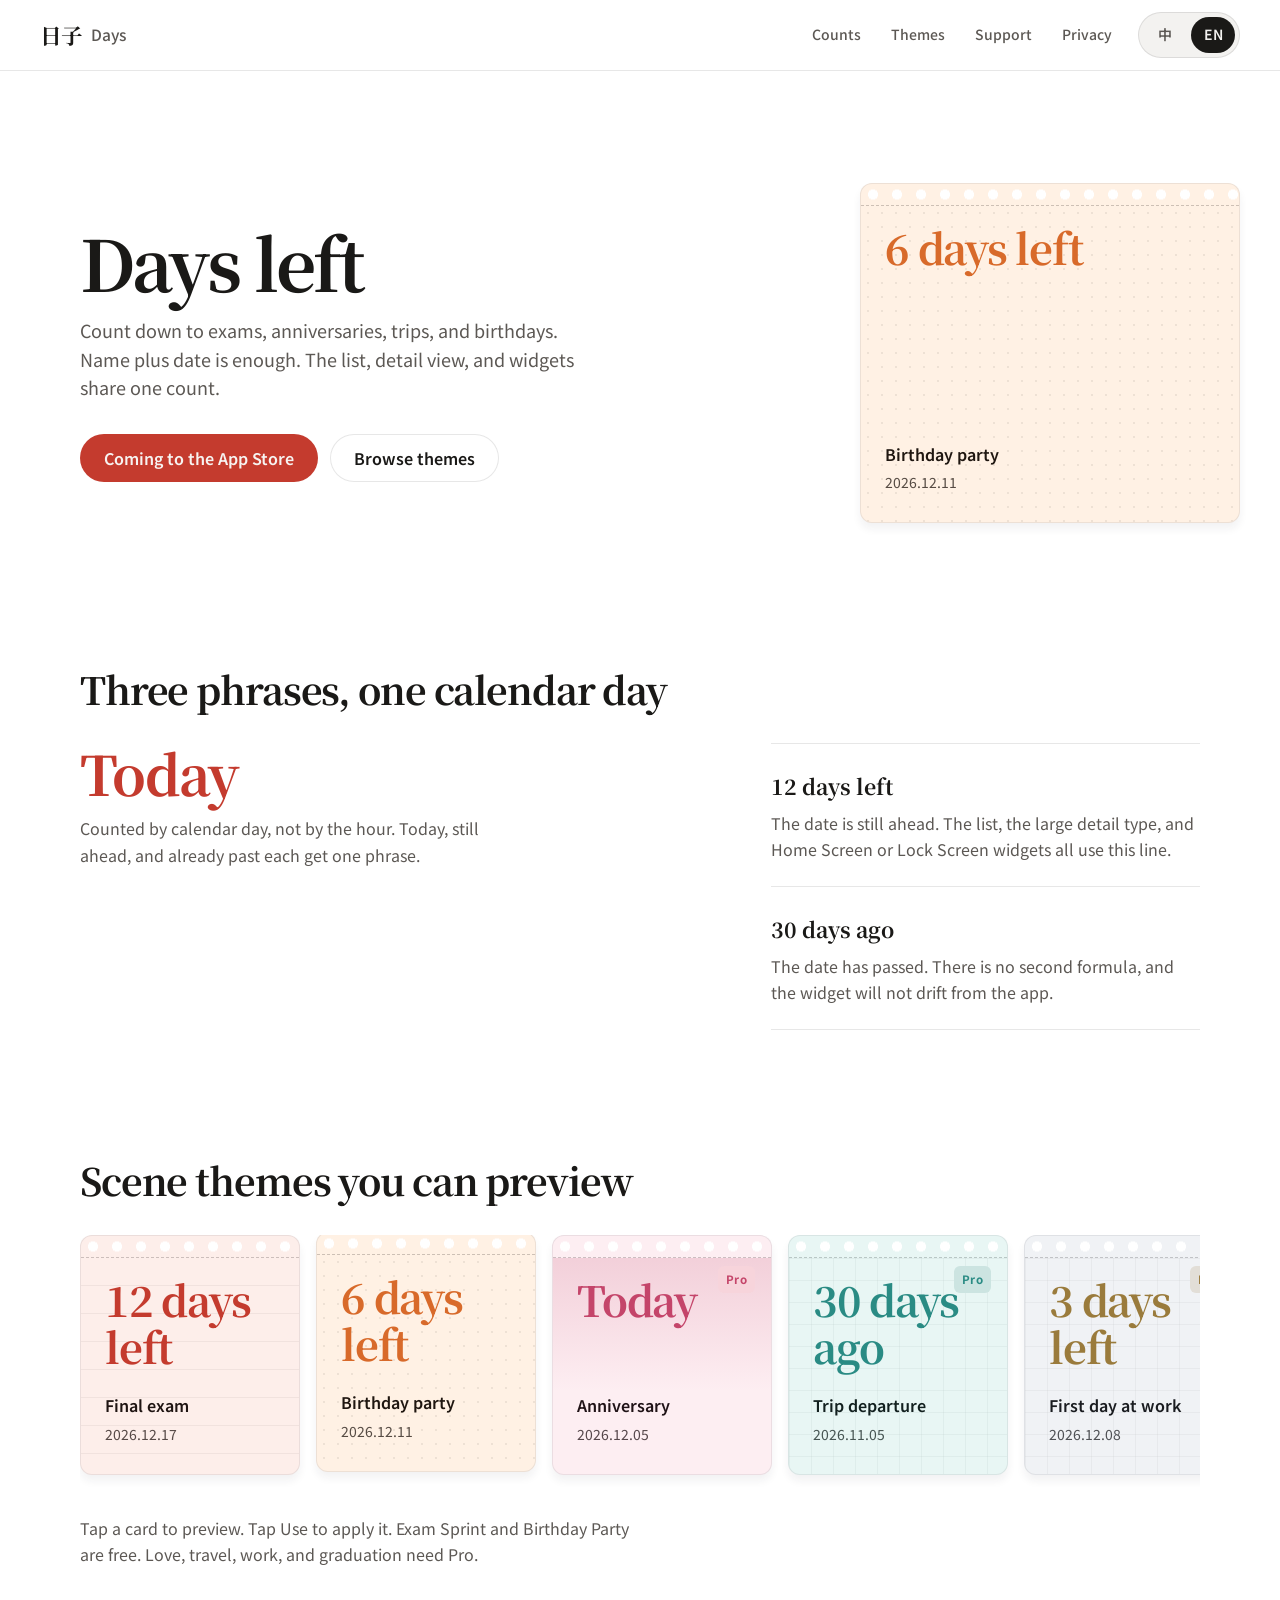
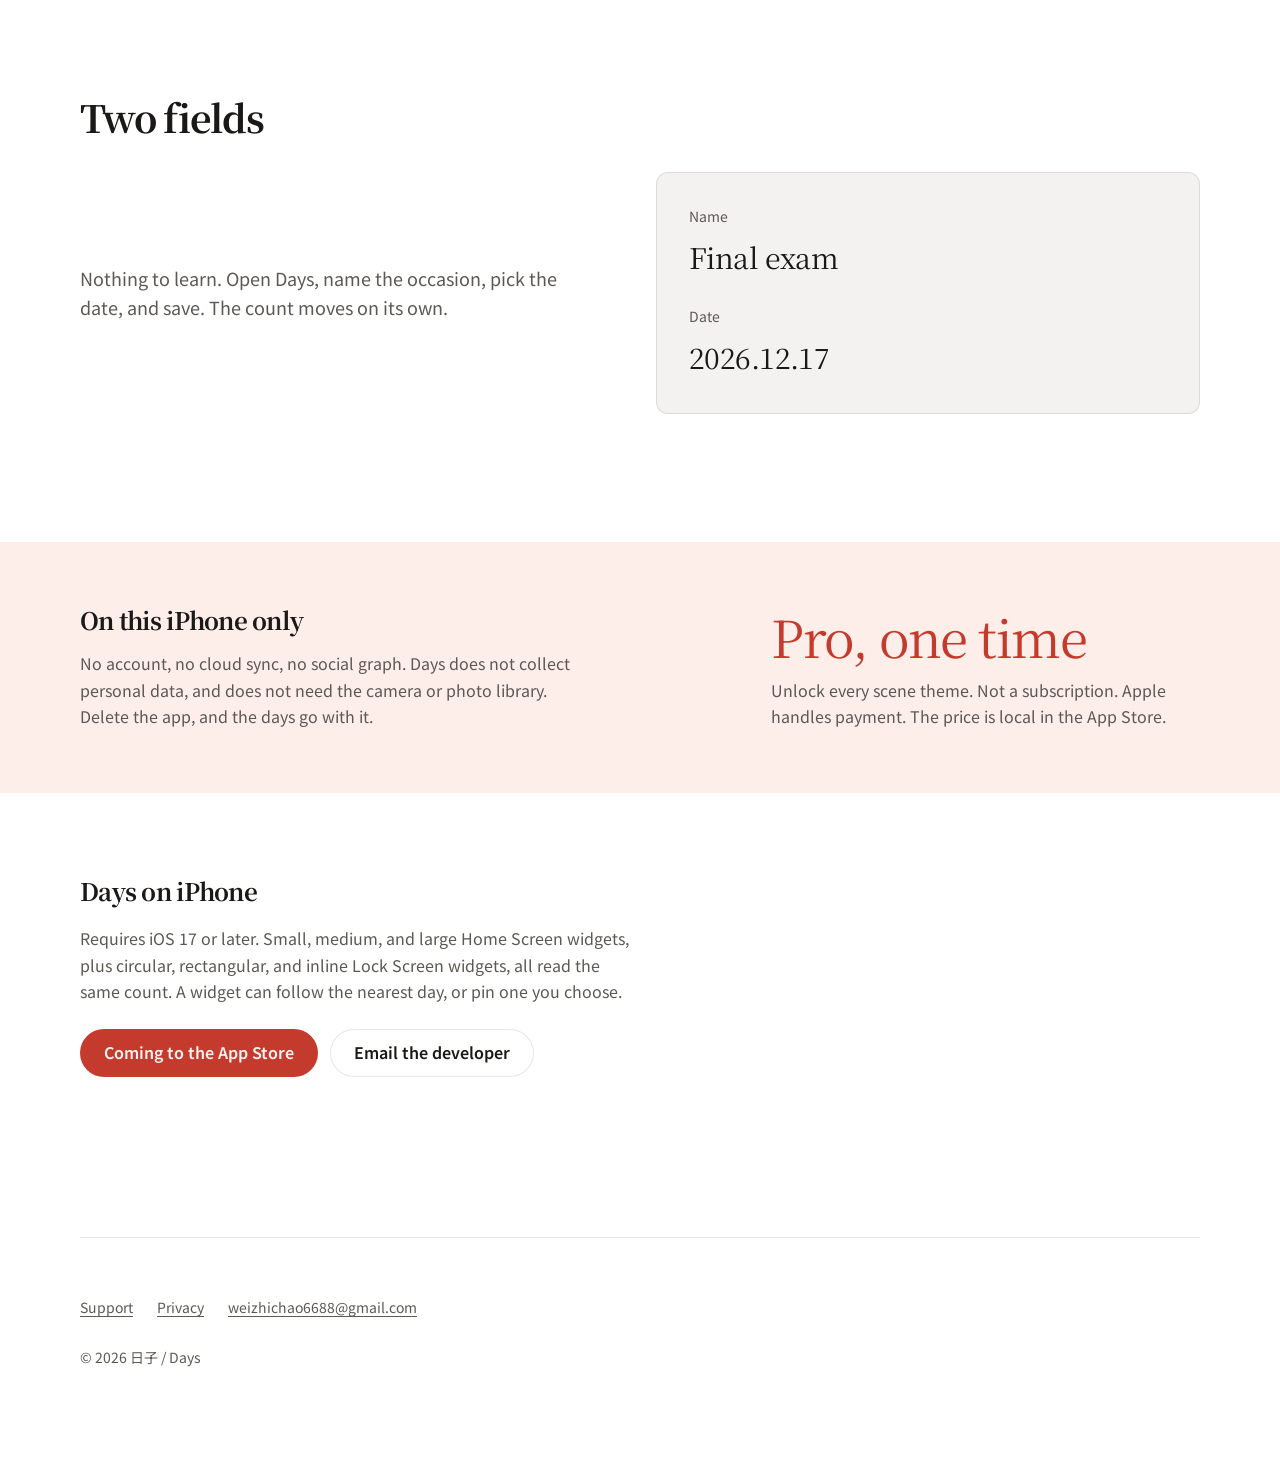
==== commit b8b06b0f: "Align the public site with the app’s white canvas and theme accents. Co-authored-by: Cursor <cursora" ====
--- a/index.html
+++ b/index.html
@@ -8,7 +8,7 @@
 <meta charset="utf-8"/>
 <meta name="viewport" content="width=device-width, initial-scale=1"/>
 <meta name="description" content="日子帮你为考试、恋爱、旅行、生日做倒数。两步添加，大号天数，主题可先预览。基础免费，Pro ¥6 买断。不收集个人数据。"/>
-<meta name="theme-color" content="#E8EBF1"/>
+<meta name="theme-color" content="#FFFFFF"/>
 <meta property="og:type" content="website"/>
 <meta property="og:title" content="日子: 还剩几天"/>
 <meta property="og:description" content="日子帮你为考试、恋爱、旅行、生日做倒数。两步添加，大号天数，主题可先预览。"/>
--- a/styles.css
+++ b/styles.css
@@ -33,14 +33,14 @@
 @layer tokens {
   :root {
     color-scheme: light;
-    --ink: #1b2430;
-    --ink-soft: #4a5563;
-    --canvas: #e8ebf1;
-    --surface: #f4f6f9;
-    --line: rgb(27 36 48 / 0.1);
-    --accent: #b42318;
-    --accent-deep: #8c1b13;
-    --focus: #b42318;
+    --ink: #1a1917;
+    --ink-soft: #5c5854;
+    --canvas: #ffffff;
+    --surface: #f3f2f0;
+    --line: rgb(26 25 23 / 0.1);
+    --accent: #c43b2e;
+    --accent-deep: #9a2d23;
+    --focus: #c43b2e;
     --radius: 12px;
     --max: 1120px;
     --measure: 62ch;
@@ -68,45 +68,45 @@
   }
 
   [data-theme="exam-sprint"] {
-    --leaf-ink: #2c1810;
-    --leaf-paper: #f3e6c8;
-    --leaf-accent: #b42318;
-    --leaf-wash: #e8d4a8;
+    --leaf-ink: #1f1412;
+    --leaf-paper: #fdeeea;
+    --leaf-accent: #c43b2e;
+    --leaf-wash: #f6d7d2;
   }
 
   [data-theme="birthday-party"] {
-    --leaf-ink: #3d2410;
-    --leaf-paper: #fff4e0;
-    --leaf-accent: #e07a3d;
-    --leaf-wash: #f5d5a6;
+    --leaf-ink: #1f1610;
+    --leaf-paper: #fff1e4;
+    --leaf-accent: #d86a2a;
+    --leaf-wash: #f6e0c8;
   }
 
   [data-theme="love-memorial"] {
-    --leaf-ink: #4a1c2a;
-    --leaf-paper: #fbe8ee;
-    --leaf-accent: #c43b5a;
-    --leaf-wash: #f4c9d4;
+    --leaf-ink: #1f1216;
+    --leaf-paper: #fdeef2;
+    --leaf-accent: #c4456a;
+    --leaf-wash: #f4d5de;
   }
 
   [data-theme="travel-depart"] {
-    --leaf-ink: #16353f;
-    --leaf-paper: #e7f3f3;
-    --leaf-accent: #2a8a8a;
-    --leaf-wash: #c5e4e2;
+    --leaf-ink: #12201f;
+    --leaf-paper: #e8f6f4;
+    --leaf-accent: #2a8b84;
+    --leaf-wash: #cde8e5;
   }
 
   [data-theme="job-countdown"] {
-    --leaf-ink: #e8e4dc;
-    --leaf-paper: #1b2433;
-    --leaf-accent: #c4a46a;
-    --leaf-wash: #2a3548;
+    --leaf-ink: #1a1c20;
+    --leaf-paper: #f0f2f5;
+    --leaf-accent: #9a7b3c;
+    --leaf-wash: #e2e5ea;
   }
 
   [data-theme="graduation"] {
-    --leaf-ink: #1b2a4a;
-    --leaf-paper: #eaf0f8;
-    --leaf-accent: #2f5da8;
-    --leaf-wash: #c9d6ea;
+    --leaf-ink: #121826;
+    --leaf-paper: #eaf0fa;
+    --leaf-accent: #2f5fa8;
+    --leaf-wash: #d4dfef;
   }
 }
 
@@ -209,7 +209,7 @@
     justify-content: space-between;
     gap: var(--space-4);
     padding: var(--space-3) clamp(16px, 4vw, 40px);
-    background: rgb(232 235 241 / 0.88);
+    background: rgb(255 255 255 / 0.88);
     backdrop-filter: blur(14px);
     border-bottom: 1px solid var(--line);
   }
@@ -428,7 +428,7 @@
     font-weight: 700;
     letter-spacing: -0.03em;
     line-height: 1.15;
-    color: var(--leaf-ink);
+    color: var(--leaf-accent, var(--leaf-ink));
   }
 
   .leaf-name,
@@ -695,8 +695,8 @@
   .ink-band {
     margin: var(--space-8) 0 0;
     padding: var(--space-8) 0;
-    background: #1b2430;
-    color: #e8e4dc;
+    background: #fdeeea;
+    color: var(--ink);
   }
 
   .ink-band .wrap {
@@ -708,13 +708,13 @@
 
   .ink-band h2 {
     margin: 0 0 var(--space-4);
-    color: #e8e4dc;
+    color: var(--ink);
   }
 
   .ink-band p {
     margin: 0;
     max-width: 32em;
-    color: #c8c2b8;
+    color: var(--ink-soft);
   }
 
   .ink-band .price {
@@ -722,12 +722,12 @@
     font-size: clamp(2.2rem, 4vw, 3.2rem);
     letter-spacing: -0.03em;
     line-height: 1.1;
-    color: #e8e4dc;
+    color: var(--accent);
   }
 
   .ink-band .price-note {
     margin-top: var(--space-3);
-    color: #c8c2b8;
+    color: var(--ink-soft);
   }
 
   .get {
@@ -897,8 +897,8 @@
     }
 
     body {
-      background: #f4f6f9;
-      color: #1b2430;
+      background: #ffffff;
+      color: #1a1917;
     }
 
     .doc-layout {
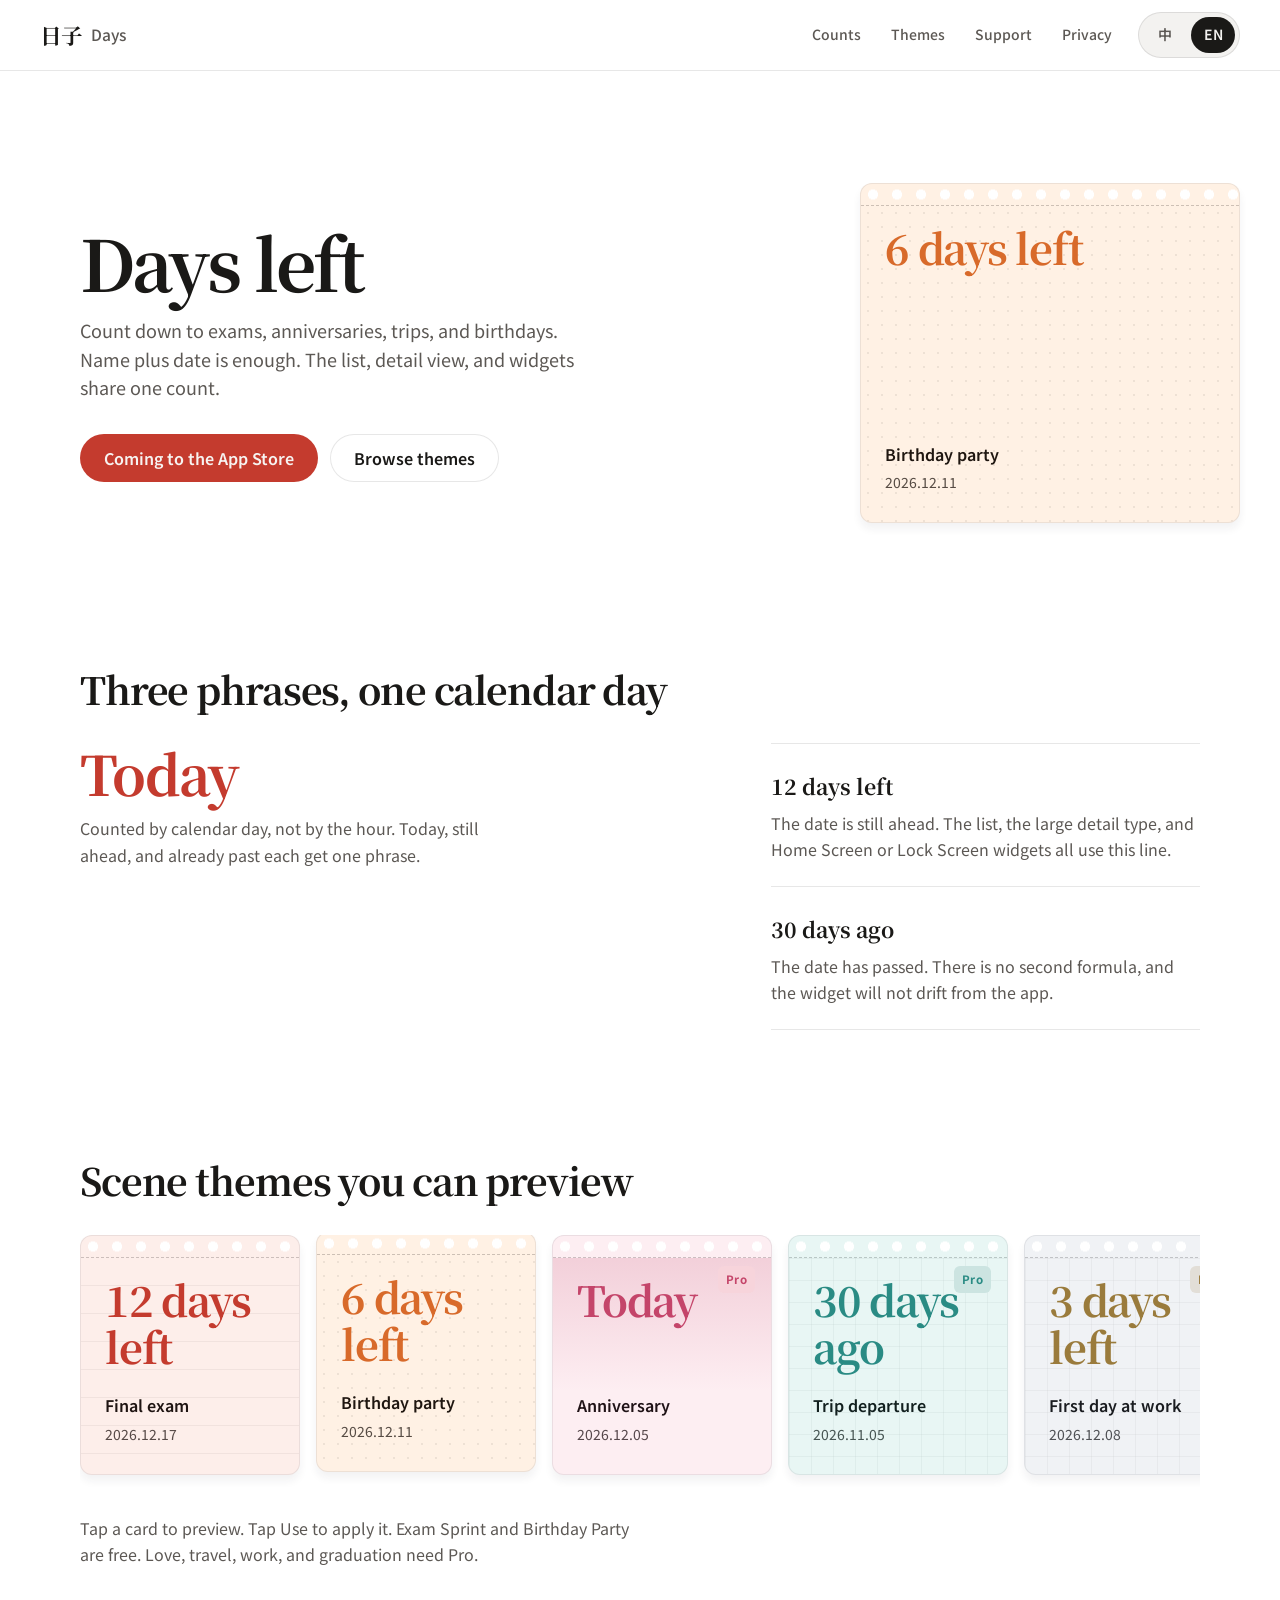
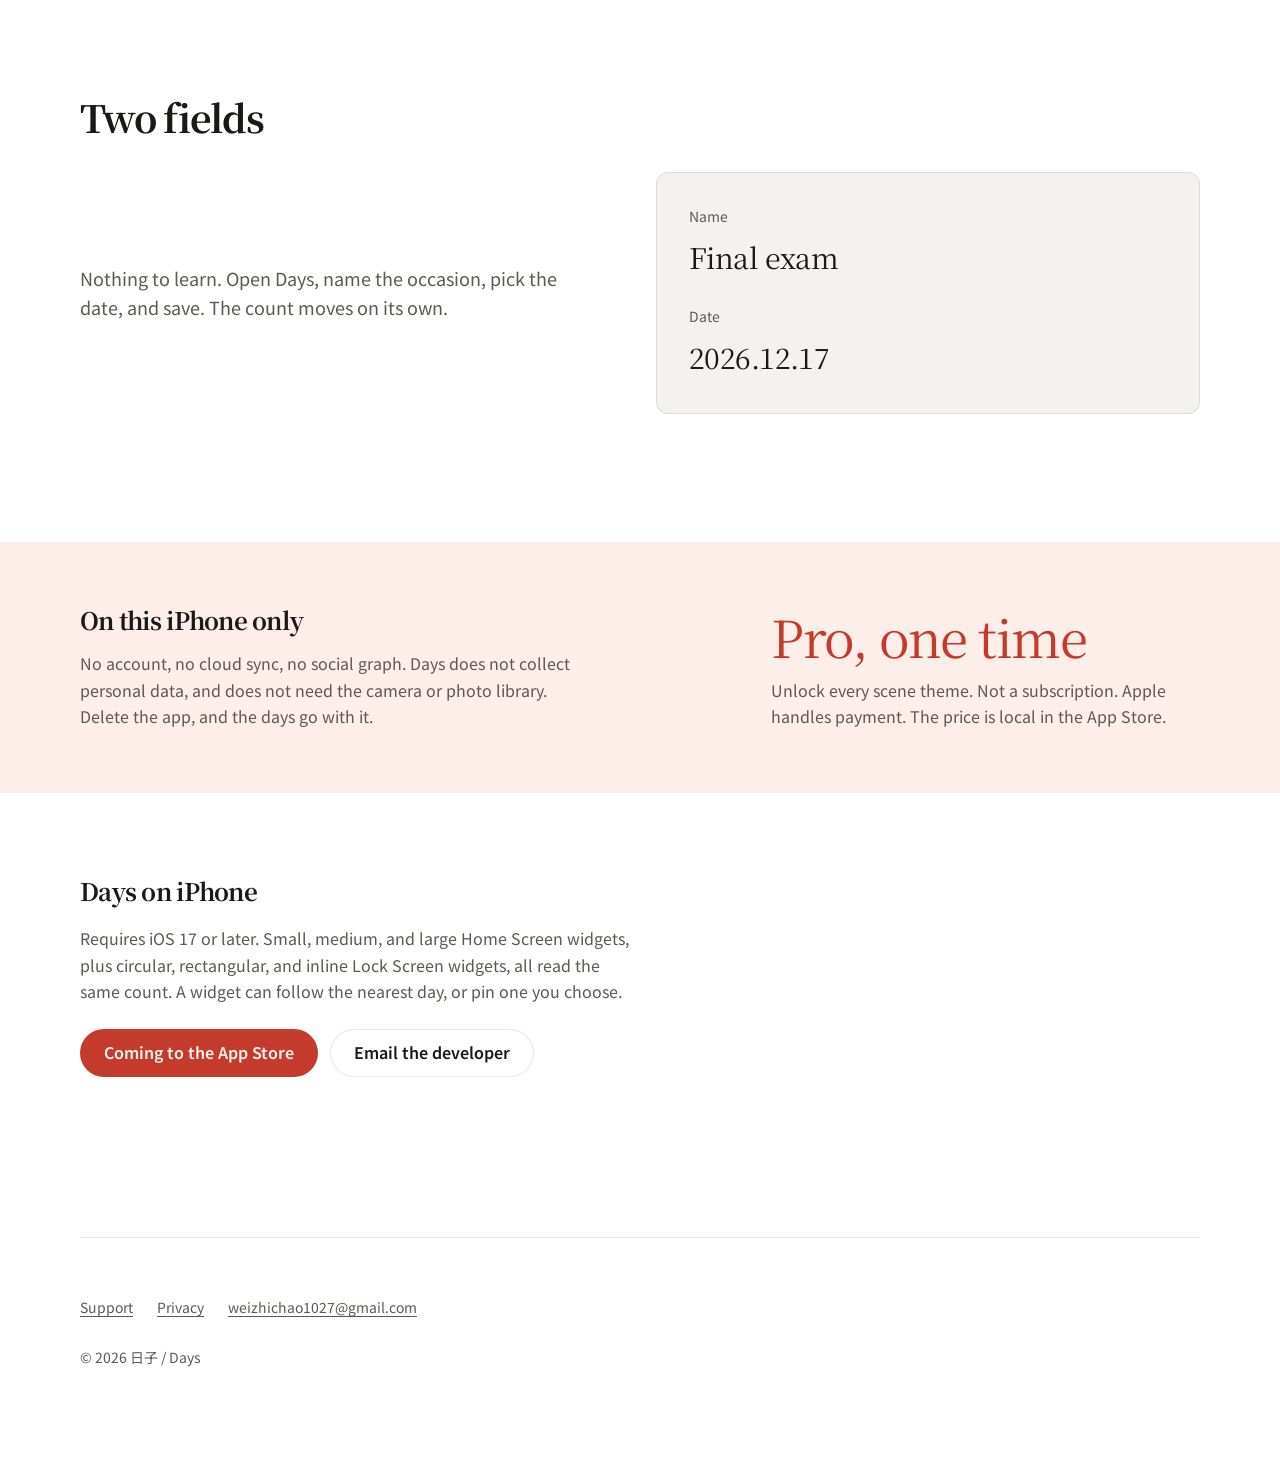
==== commit 8324fc0a: "Use weizhichao1027@gmail.com as the only public contact email. Co-authored-by: Cursor <cursoragent@c" ====
--- a/index.html
+++ b/index.html
@@ -258,7 +258,7 @@
         <span data-lang="zh">即将上架 App Store</span>
         <span data-lang="en">Coming to the App Store</span>
       </a>
-      <a class="btn btn-ghost" href="mailto:weizhichao6688@gmail.com">
+      <a class="btn btn-ghost" href="mailto:weizhichao1027@gmail.com">
         <span data-lang="zh">写信给开发者</span>
         <span data-lang="en">Email the developer</span>
       </a>
@@ -270,7 +270,7 @@
   <nav aria-label="Footer">
     <a href="support.html"><span data-lang="zh">技术支持</span><span data-lang="en">Support</span></a>
     <a href="privacy.html"><span data-lang="zh">隐私政策</span><span data-lang="en">Privacy</span></a>
-    <a href="mailto:weizhichao6688@gmail.com">weizhichao6688@gmail.com</a>
+    <a href="mailto:weizhichao1027@gmail.com">weizhichao1027@gmail.com</a>
   </nav>
   <p>© 2026 日子 / Days</p>
 </footer>
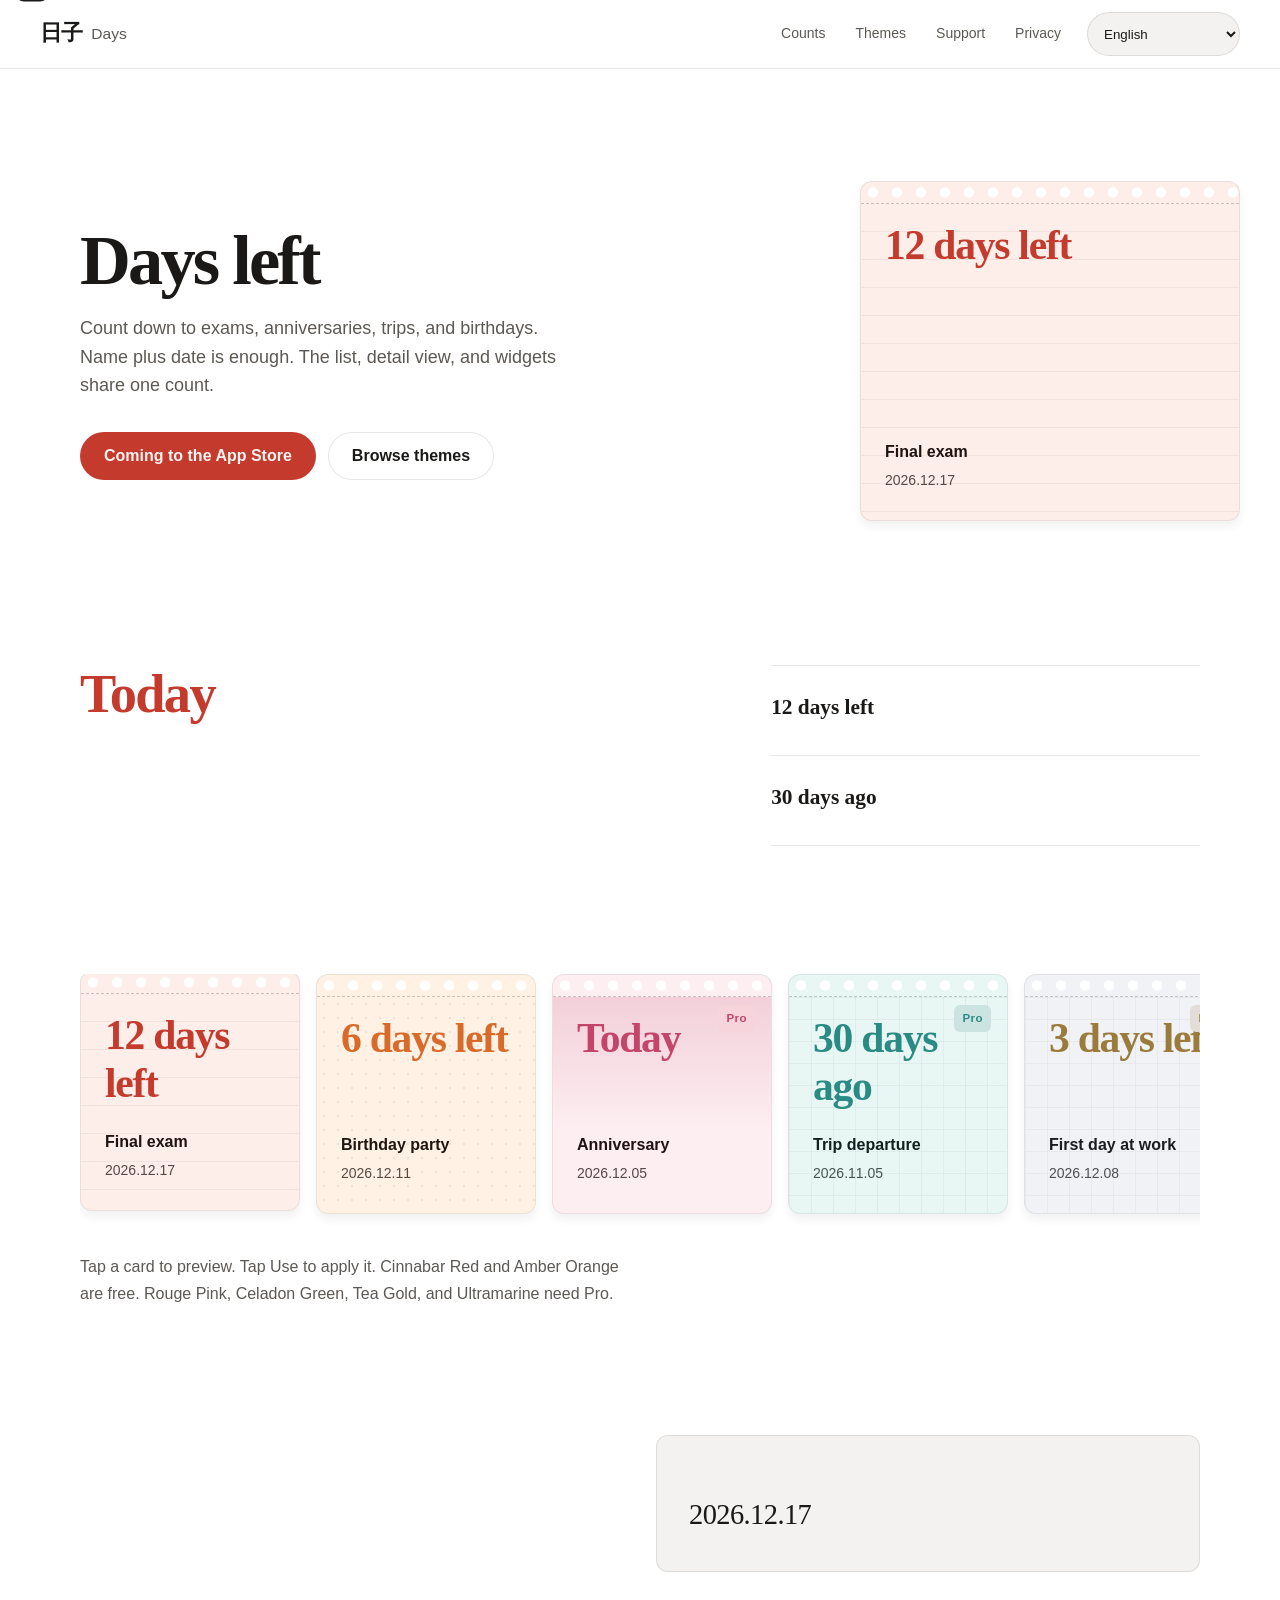
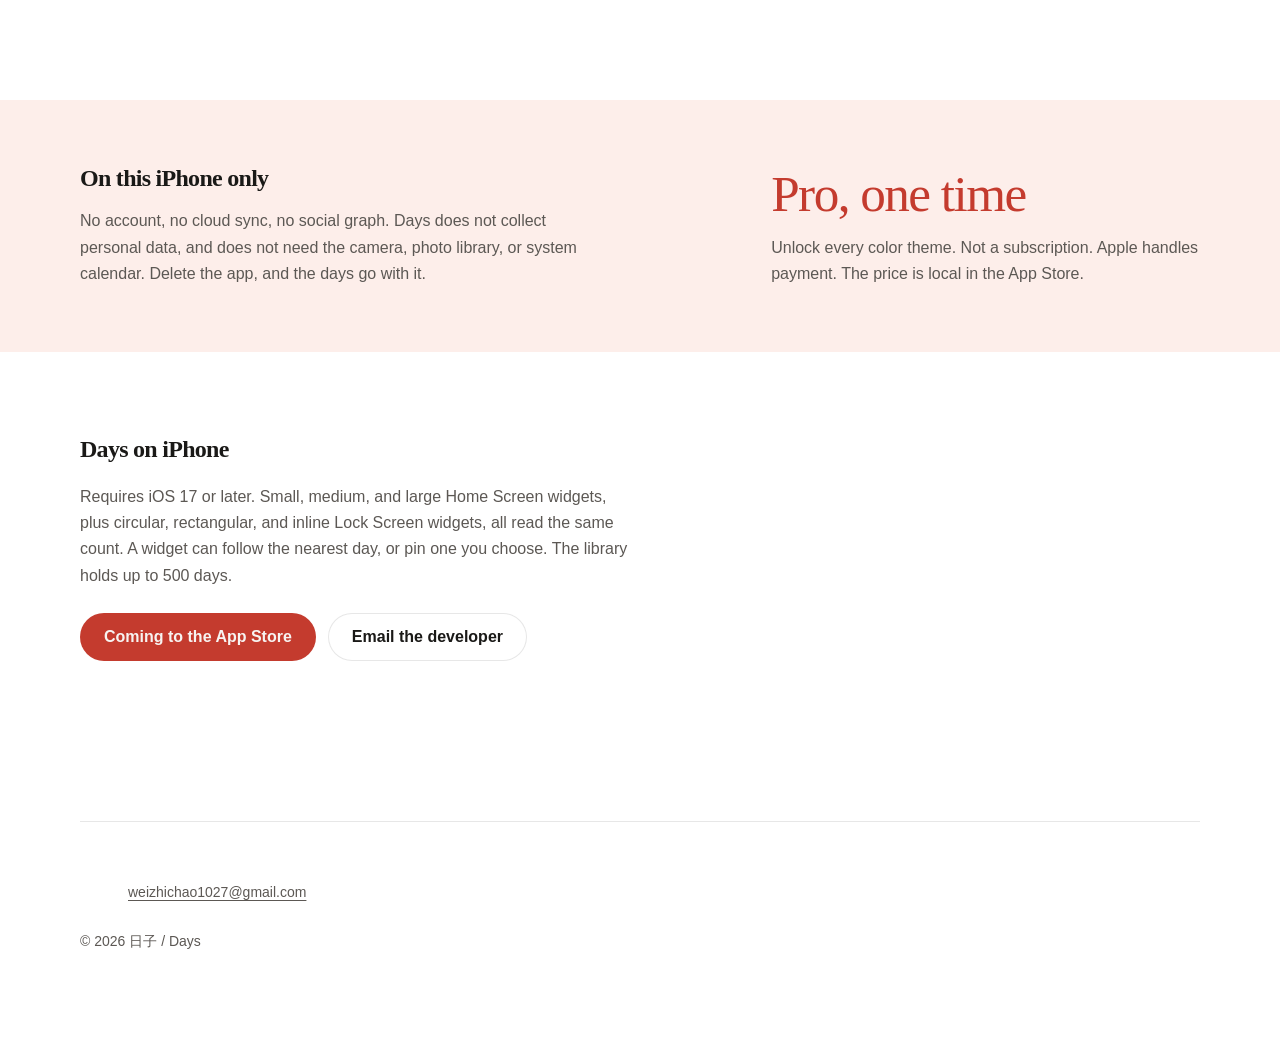
==== commit 0c302605: "Publish the 13-language official, privacy, and support pages. Keep GitHub Pages URLs unchanged, use " ====
--- a/index.html
+++ b/index.html
@@ -22,9 +22,6 @@
 <link rel="alternate" hreflang="en" href="https://weizhichao1027-collab.github.io/rizi-site/?lang=en"/>
 <link rel="alternate" hreflang="x-default" href="https://weizhichao1027-collab.github.io/rizi-site/"/>
 <link rel="icon" href="favicon.svg" type="image/svg+xml"/>
-<link rel="preconnect" href="https://fonts.googleapis.com"/>
-<link rel="preconnect" href="https://fonts.gstatic.com" crossorigin/>
-<link href="https://fonts.googleapis.com/css2?family=Noto+Sans+SC:wght@400;500;600&family=Noto+Serif+SC:wght@600;700&display=swap" rel="stylesheet"/>
 <link rel="stylesheet" href="styles.css"/>
 <script>
 (function () {
@@ -54,7 +51,7 @@
 }
 </script>
 </head>
-<body>
+<body data-title-key="homeTitle" data-desc-key="homeDesc">
 <a class="skip" href="#main">
   <span data-lang="zh">跳到正文</span>
   <span data-lang="en">Skip to content</span>
@@ -62,35 +59,35 @@
 <header class="topbar">
   <a class="wordmark" href="index.html">日子 <span class="wordmark-en">Days</span></a>
   <button class="nav-toggle" type="button" aria-expanded="false" aria-controls="site-nav">
-    <span data-lang="zh">菜单</span>
+    <span data-i18n="menu" data-lang="zh">菜单</span>
     <span data-lang="en">Menu</span>
   </button>
   <nav class="nav-links" id="site-nav" aria-label="Primary">
-    <a href="#counts"><span data-lang="zh">天数</span><span data-lang="en">Counts</span></a>
-    <a href="#themes"><span data-lang="zh">主题</span><span data-lang="en">Themes</span></a>
-    <a href="support.html"><span data-lang="zh">技术支持</span><span data-lang="en">Support</span></a>
-    <a href="privacy.html"><span data-lang="zh">隐私政策</span><span data-lang="en">Privacy</span></a>
-    <div class="lang-switch" role="group" aria-label="Language">
-      <button type="button" data-lang-switch="zh-Hans" aria-pressed="true">中</button>
-      <button type="button" data-lang-switch="en" aria-pressed="false">EN</button>
-    </div>
+    <a href="#counts"><span data-i18n="navCounts" data-lang="zh">天数</span><span data-lang="en">Counts</span></a>
+    <a href="#themes"><span data-i18n="navThemes" data-lang="zh">主题</span><span data-lang="en">Themes</span></a>
+    <a href="support.html"><span data-i18n="navSupport" data-lang="zh">技术支持</span><span data-lang="en">Support</span></a>
+    <a href="privacy.html"><span data-i18n="navPrivacy" data-lang="zh">隐私政策</span><span data-lang="en">Privacy</span></a>
+    <label class="lang-label">
+      <span class="visually-hidden">语言</span>
+      <select data-lang-select autocomplete="off"></select>
+    </label>
   </nav>
 </header>
 
 <main id="main">
   <section class="wrap hero">
     <div>
-      <h1 data-lang="zh">还剩几天</h1>
+      <h1 data-i18n="heroTitle" data-lang="zh">还剩几天</h1>
       <h1 data-lang="en">Days left</h1>
-      <p class="lede" data-lang="zh">给考试、恋爱、旅行、生日做倒数。写下名称，选一个日期。列表、详情和小组件用同一套天数。</p>
+      <p class="lede" data-i18n="heroLede" data-lang="zh">给考试、恋爱、旅行、生日做倒数。写下名称，选一个日期。列表、详情和小组件用同一套天数。</p>
       <p class="lede" data-lang="en">Count down to exams, anniversaries, trips, and birthdays. Name plus date is enough. The list, detail view, and widgets share one count.</p>
       <div class="cta-row">
         <a class="btn" data-store href="#get">
-          <span data-lang="zh">即将上架 App Store</span>
+          <span data-i18n="comingStore" data-lang="zh">即将上架 App Store</span>
           <span data-lang="en">Coming to the App Store</span>
         </a>
         <a class="btn btn-ghost" href="#themes">
-          <span data-lang="zh">先看主题</span>
+          <span data-i18n="browseThemes" data-lang="zh">先看主题</span>
           <span data-lang="en">Browse themes</span>
         </a>
       </div>
@@ -201,8 +198,8 @@
       </button>
       </div>
     </div>
-    <p class="theme-note" data-lang="zh">点卡片只预览，点「使用」才写入。考试冲刺、生日派对免费；恋爱、旅行、入职、毕业需解锁 Pro。</p>
-    <p class="theme-note" data-lang="en">Tap a card to preview. Tap Use to apply it. Exam Sprint and Birthday Party are free. Love, travel, work, and graduation need Pro.</p>
+    <p class="theme-note" data-i18n="themeNote" data-lang="zh">点卡片只预览，点「使用」才写入。朱砂赤色、琥珀橙色免费；胭脂粉色、青瓷绿色、秋茶金色、群青蓝色需解锁 Pro。</p>
+    <p class="theme-note" data-lang="en">Tap a card to preview. Tap Use to apply it. Cinnabar Red and Amber Orange are free. Rouge Pink, Celadon Green, Tea Gold, and Ultramarine need Pro.</p>
   </section>
 
   <section class="wrap section" id="add">
@@ -234,32 +231,32 @@
   <section class="ink-band" id="local">
     <div class="wrap">
       <div>
-        <h2 data-lang="zh">数据只在这台 iPhone 上</h2>
+        <h2 data-i18n="localTitle" data-lang="zh">数据只在这台 iPhone 上</h2>
         <h2 data-lang="en">On this iPhone only</h2>
-        <p data-lang="zh">没有账号，没有云同步，没有社交。日子不收集个人数据，也不需要相机或相册。卸载 App，这些日子会一起删除。</p>
-        <p data-lang="en">No account, no cloud sync, no social graph. Days does not collect personal data, and does not need the camera or photo library. Delete the app, and the days go with it.</p>
+        <p data-i18n="localBody" data-lang="zh">没有账号，没有云同步，没有社交。日子不收集个人数据，也不需要相机、相册或系统日历。卸载 App，这些日子会一起删除。</p>
+        <p data-lang="en">No account, no cloud sync, no social graph. Days does not collect personal data, and does not need the camera, photo library, or system calendar. Delete the app, and the days go with it.</p>
       </div>
       <div>
-        <p class="price" data-lang="zh">Pro ¥6 买断</p>
+        <p class="price" data-i18n="price" data-lang="zh">Pro 一次买断</p>
         <p class="price" data-lang="en">Pro, one time</p>
-        <p class="price-note" data-lang="zh">解锁全部场景主题，不是订阅。付款由 Apple 处理。</p>
-        <p class="price-note" data-lang="en">Unlock every scene theme. Not a subscription. Apple handles payment. The price is local in the App Store.</p>
+        <p class="price-note" data-i18n="priceNote" data-lang="zh">中文商店价为 ¥6。解锁全部颜色主题，不是订阅。付款由 Apple 处理。其他地区显示当地价格。</p>
+        <p class="price-note" data-lang="en">Unlock every color theme. Not a subscription. Apple handles payment. The price is local in the App Store.</p>
       </div>
     </div>
   </section>
 
   <section class="wrap get" id="get">
-    <h2 data-lang="zh">iPhone 上的日子</h2>
+    <h2 data-i18n="getTitle" data-lang="zh">iPhone 上的日子</h2>
     <h2 data-lang="en">Days on iPhone</h2>
-    <p data-lang="zh">需要 iOS 17 或更新系统。主屏幕小号、中号、大号，以及锁屏圆形、方形、一行，都可以放日子。小组件默认跟着最近的一条，也可以指定某一条。</p>
-    <p data-lang="en">Requires iOS 17 or later. Small, medium, and large Home Screen widgets, plus circular, rectangular, and inline Lock Screen widgets, all read the same count. A widget can follow the nearest day, or pin one you choose.</p>
+    <p data-i18n="getBody" data-lang="zh">需要 iOS 17 或更新系统。主屏幕小号、中号、大号，以及锁屏圆形、方形、一行，都可以放日子。小组件默认跟着最近的一条，也可以指定某一条。最多 500 个日子。</p>
+    <p data-lang="en">Requires iOS 17 or later. Small, medium, and large Home Screen widgets, plus circular, rectangular, and inline Lock Screen widgets, all read the same count. A widget can follow the nearest day, or pin one you choose. The library holds up to 500 days.</p>
     <div class="cta-row follow">
       <a class="btn" data-store href="#get">
-        <span data-lang="zh">即将上架 App Store</span>
+        <span data-i18n="comingStore" data-lang="zh">即将上架 App Store</span>
         <span data-lang="en">Coming to the App Store</span>
       </a>
       <a class="btn btn-ghost" href="mailto:weizhichao1027@gmail.com">
-        <span data-lang="zh">写信给开发者</span>
+        <span data-i18n="writeDev" data-lang="zh">写信给开发者</span>
         <span data-lang="en">Email the developer</span>
       </a>
     </div>
@@ -274,6 +271,7 @@
   </nav>
   <p>© 2026 日子 / Days</p>
 </footer>
+<script src="i18n.js"></script>
 <script src="site.js" defer></script>
 </body>
 </html>
--- a/styles.css
+++ b/styles.css
@@ -44,8 +44,8 @@
     --radius: 12px;
     --max: 1120px;
     --measure: 62ch;
-    --serif: "Noto Serif SC", "Songti SC", "Source Han Serif SC", Georgia, serif;
-    --sans: "Noto Sans SC", "PingFang SC", "Hiragino Sans GB", "Noto Sans", sans-serif;
+    --serif: "Songti SC", "Songti TC", "Hiragino Mincho ProN", "YuMincho", Georgia, serif;
+    --sans: -apple-system, BlinkMacSystemFont, "PingFang SC", "PingFang TC", "Hiragino Sans", "Apple SD Gothic Neo", "Segoe UI", sans-serif;
     --ease-out: cubic-bezier(0.16, 1, 0.3, 1);
     --space-1: 4px;
     --space-2: 8px;
@@ -116,12 +116,41 @@
     background: var(--canvas);
   }
 
-  html:not([lang="en"]) [data-lang="en"] {
+  html:not([lang="en"]) [data-lang="en"]:not([data-i18n]) {
     display: none !important;
   }
 
-  html[lang="en"] [data-lang="zh"] {
+  html[lang="en"] [data-lang="zh"]:not([data-i18n]):not(:has([data-i18n])) {
     display: none !important;
+  }
+
+  .visually-hidden {
+    position: absolute;
+    width: 1px;
+    height: 1px;
+    padding: 0;
+    margin: -1px;
+    overflow: hidden;
+    clip: rect(0, 0, 0, 0);
+    white-space: nowrap;
+    border: 0;
+  }
+
+  .lang-label {
+    display: inline-flex;
+    align-items: center;
+    min-height: 44px;
+    margin-inline-start: var(--space-2);
+  }
+
+  .lang-label select {
+    min-height: 44px;
+    min-width: 8.5rem;
+    padding: 0 12px;
+    border: 1px solid var(--line);
+    border-radius: 999px;
+    background: var(--surface);
+    color: var(--ink);
   }
 
   body {
@@ -963,9 +992,14 @@
     display: flex;
   }
 
-  .lang-switch {
+  .lang-switch,
+  .lang-label {
     margin: var(--space-3) 0 0;
     width: max-content;
+  }
+
+  html[dir="rtl"] .theme-rail {
+    direction: rtl;
   }
 }
 
